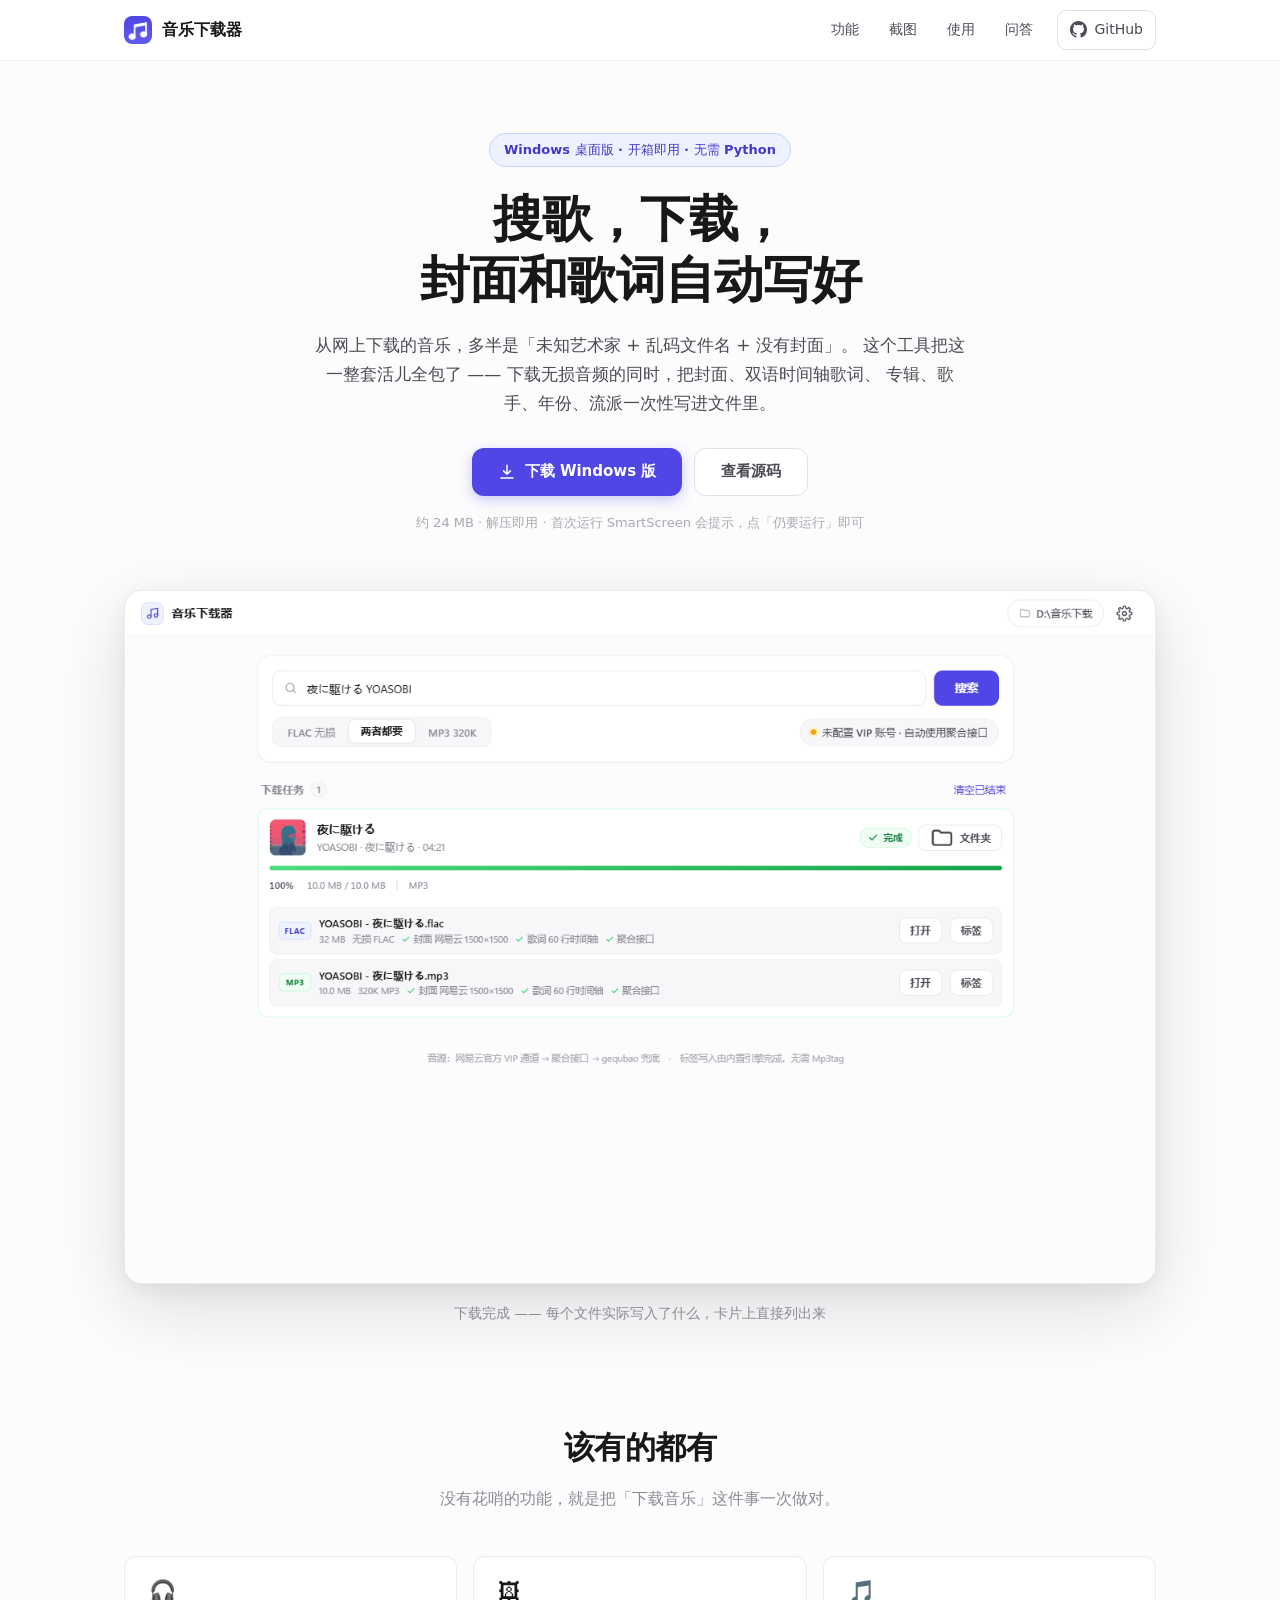
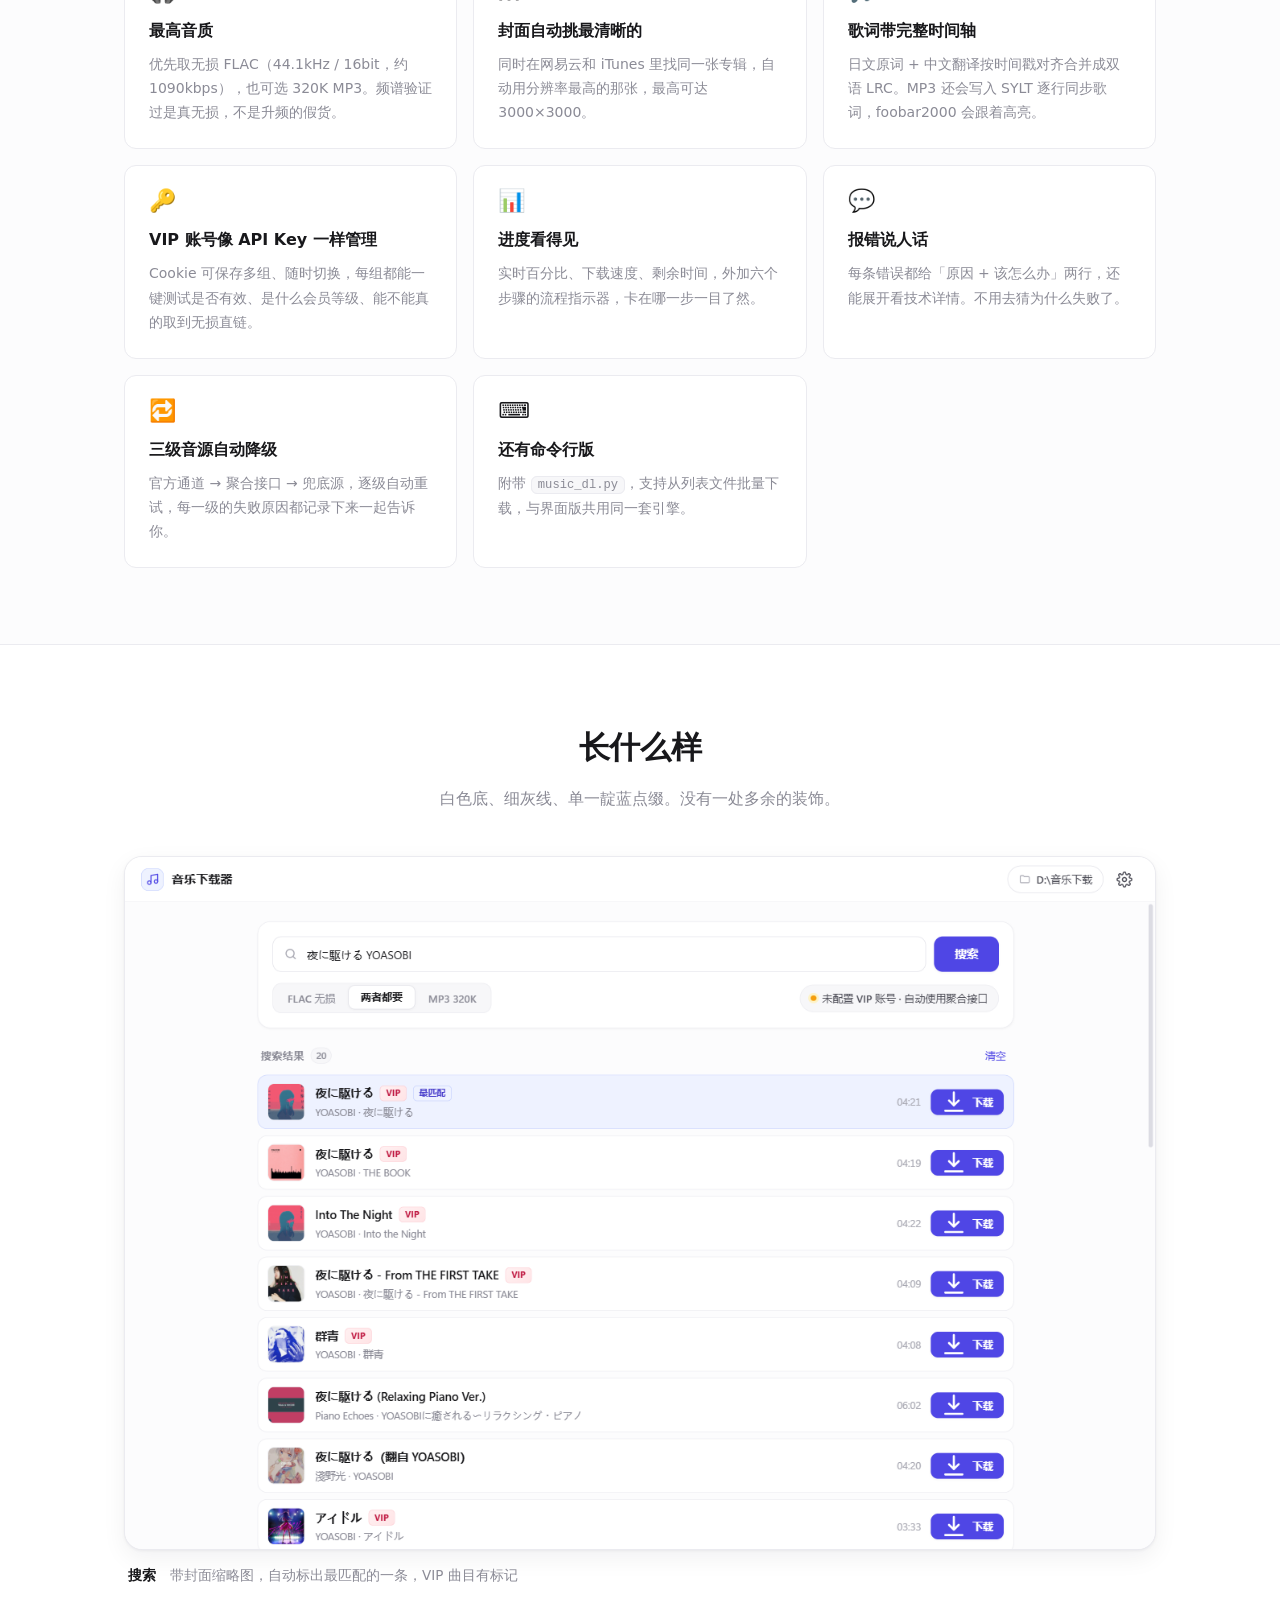
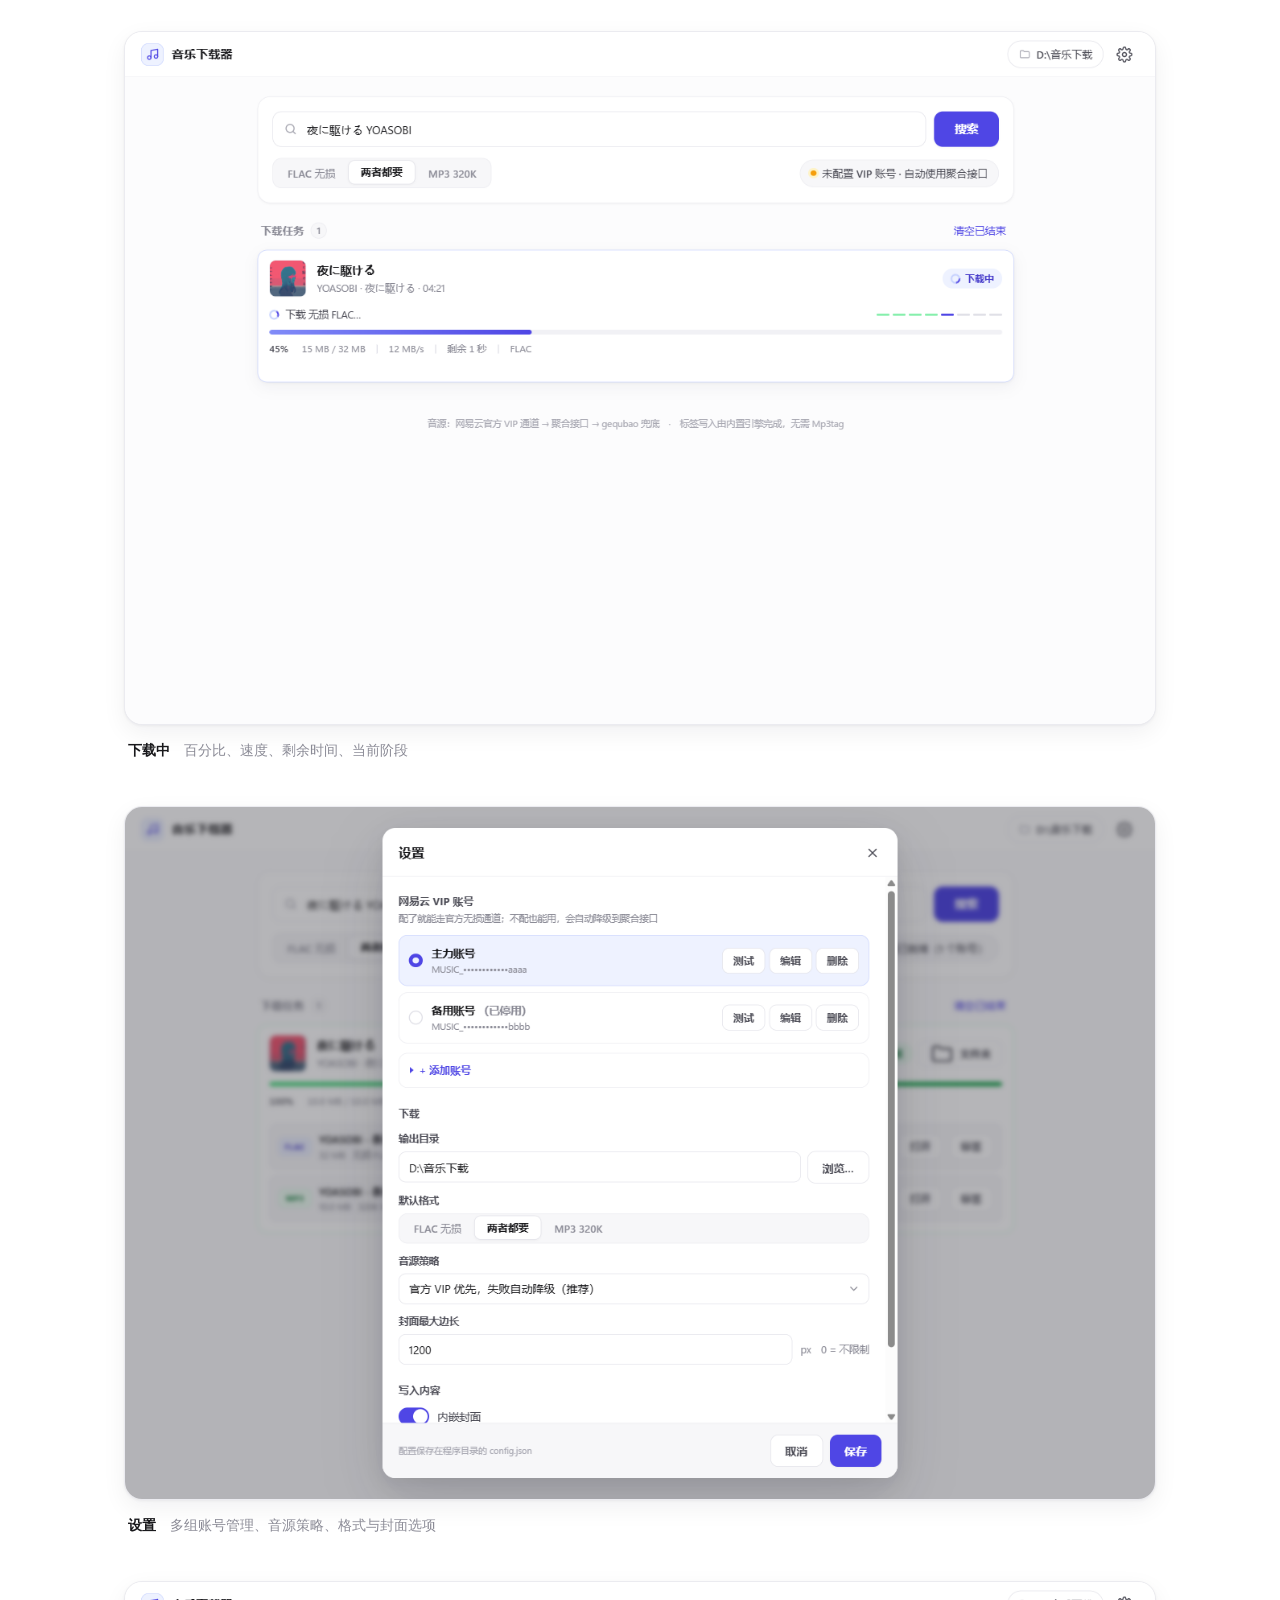
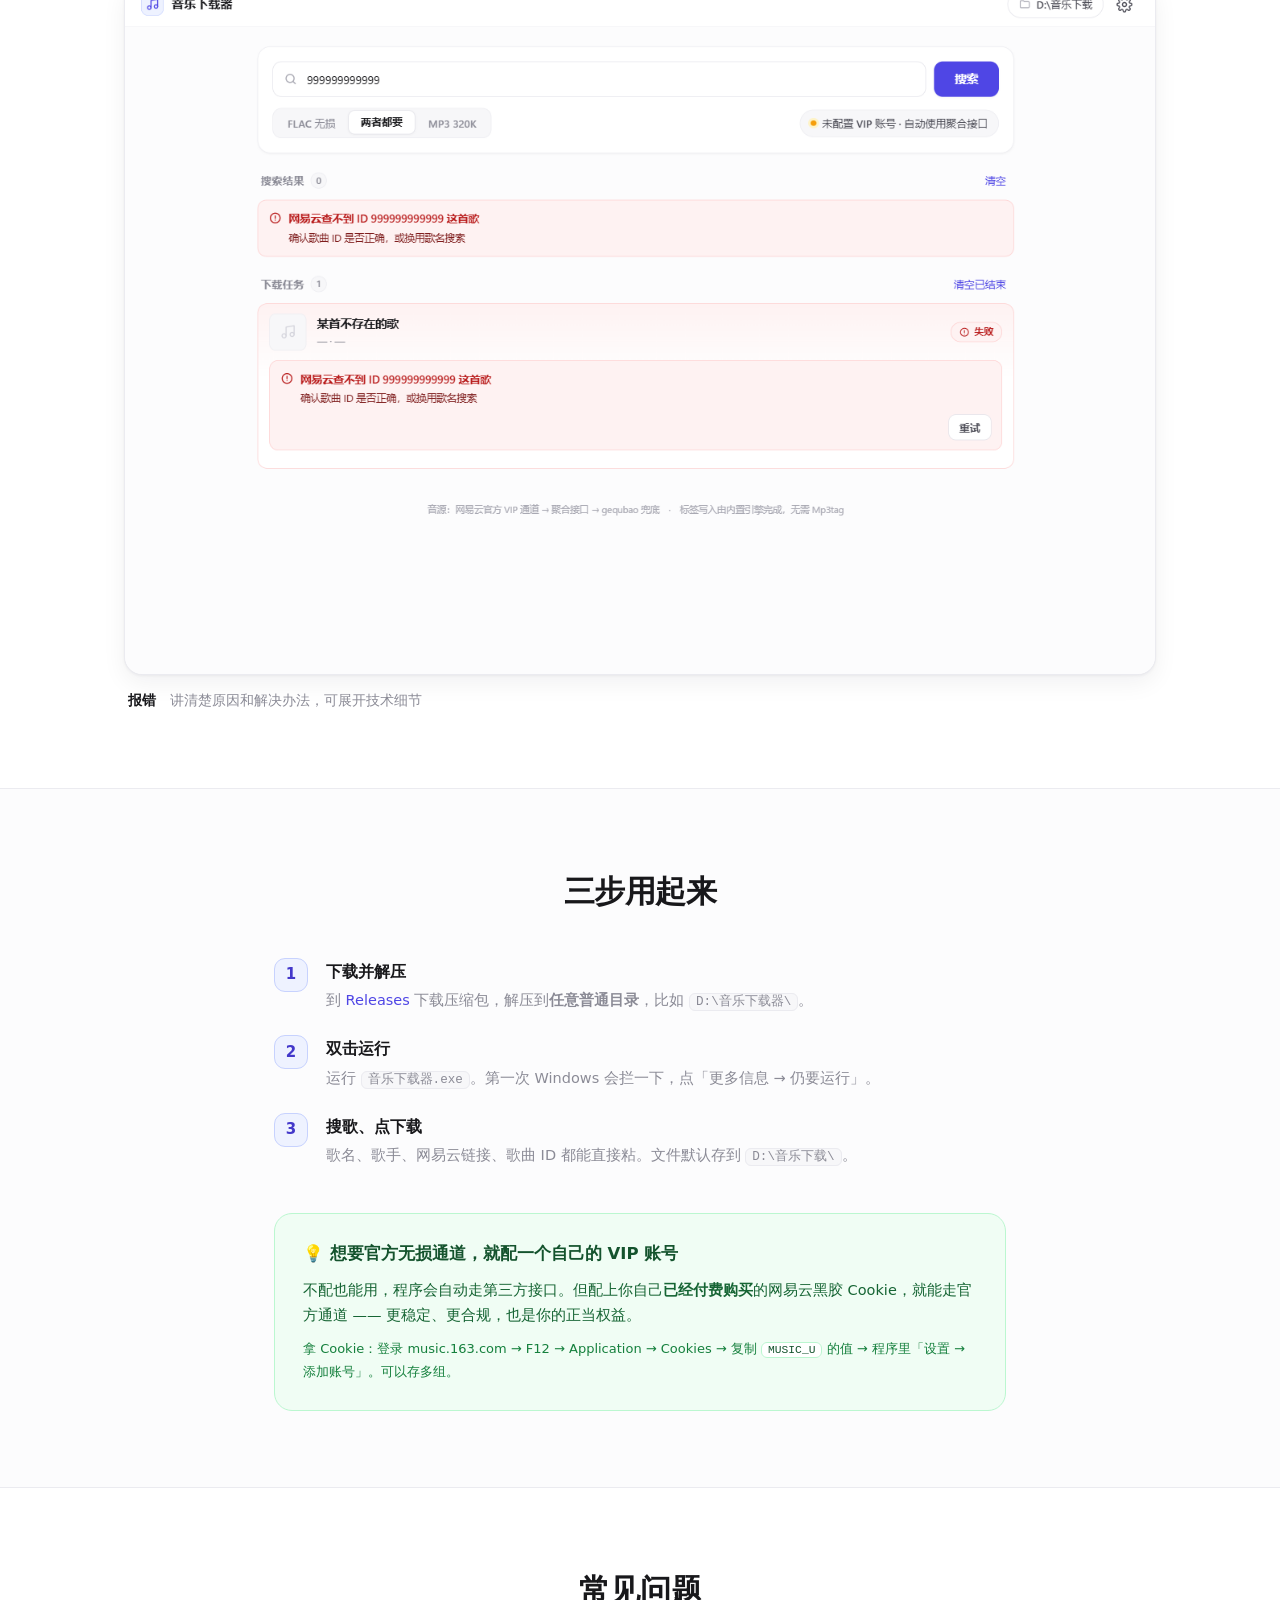
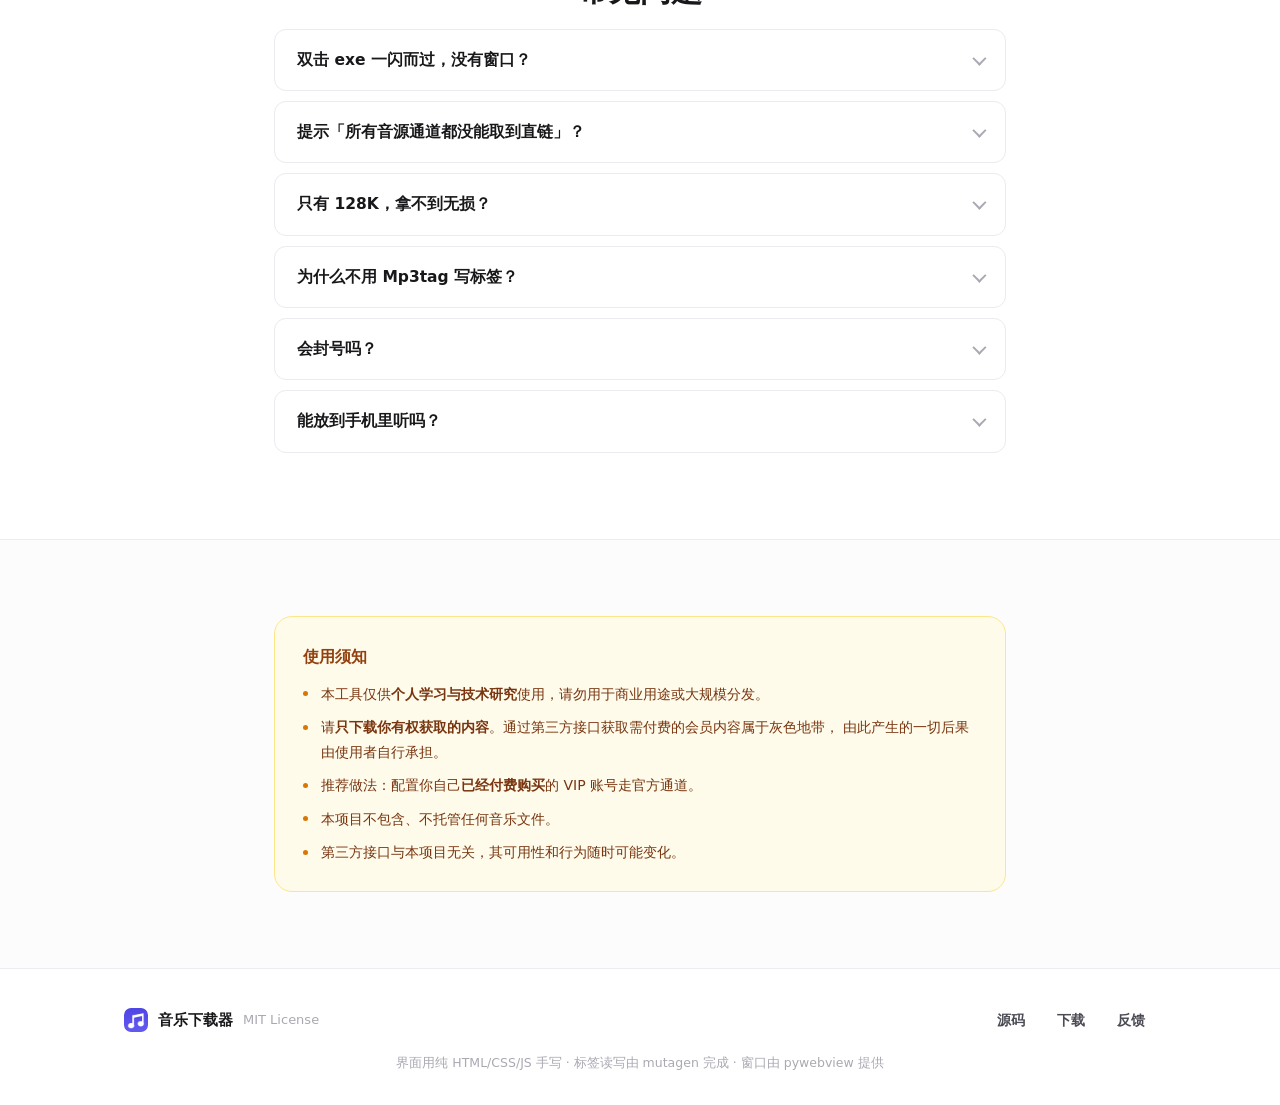
==== docs/index.html @ 73e53863 "音乐下载器 v2.0 白色简约风的 Windows 桌面音乐下载工具，下载无损音频的同时自动写入 封面、双语时间轴歌词、专辑歌手等完整标签。  - 三级音源自动降级：官方 VIP 通道 → 聚合接口 " ====
<!DOCTYPE html>
<html lang="zh-CN">
<head>
<meta charset="UTF-8">
<meta name="viewport" content="width=device-width, initial-scale=1">
<title>音乐下载器 — 搜歌、下无损、封面歌词自动写好</title>
<meta name="description" content="白色简约风的 Windows 桌面音乐下载工具。下载无损 FLAC / 320K MP3 的同时，自动写入封面、双语时间轴歌词、专辑歌手等完整标签。开箱即用，无需 Python。">
<meta property="og:title" content="音乐下载器">
<meta property="og:description" content="搜歌 → 下载无损 → 封面、歌词、专辑信息自动写好">
<meta property="og:image" content="img/done.png">
<link rel="icon" href="img/icon.png">
<link rel="stylesheet" href="style.css">
</head>
<body>

<header class="nav">
  <div class="wrap nav-in">
    <a class="brand" href="#">
      <img src="img/icon.png" alt="" width="28" height="28">
      <span>音乐下载器</span>
    </a>
    <nav class="nav-links">
      <a href="#features">功能</a>
      <a href="#shots">截图</a>
      <a href="#start">使用</a>
      <a href="#faq">问答</a>
      <a class="gh" href="https://github.com/nishicouqie/music-downloader" target="_blank" rel="noopener">
        <svg viewBox="0 0 16 16" width="17" height="17" fill="currentColor" aria-hidden="true"><path d="M8 0C3.58 0 0 3.58 0 8c0 3.54 2.29 6.53 5.47 7.59.4.07.55-.17.55-.38 0-.19-.01-.82-.01-1.49-2.01.37-2.53-.49-2.69-.94-.09-.23-.48-.94-.82-1.13-.28-.15-.68-.52-.01-.53.63-.01 1.08.58 1.23.82.72 1.21 1.87.87 2.33.66.07-.52.28-.87.51-1.07-1.78-.2-3.64-.89-3.64-3.95 0-.87.31-1.59.82-2.15-.08-.2-.36-1.02.08-2.12 0 0 .67-.21 2.2.82.64-.18 1.32-.27 2-.27s1.36.09 2 .27c1.53-1.04 2.2-.82 2.2-.82.44 1.1.16 1.92.08 2.12.51.56.82 1.27.82 2.15 0 3.07-1.87 3.75-3.65 3.95.29.25.54.73.54 1.48 0 1.07-.01 1.93-.01 2.2 0 .21.15.46.55.38A8.01 8.01 0 0 0 16 8c0-4.42-3.58-8-8-8z"/></svg>
        <span>GitHub</span>
      </a>
    </nav>
  </div>
</header>

<main>

<section class="hero">
  <div class="wrap">
    <div class="pill">Windows 桌面版 · 开箱即用 · 无需 Python</div>
    <h1>搜歌，下载，<br>封面和歌词自动写好</h1>
    <p class="lead">
      从网上下载的音乐，多半是「未知艺术家 + 乱码文件名 + 没有封面」。
      这个工具把这一整套活儿全包了 —— 下载无损音频的同时，把封面、双语时间轴歌词、
      专辑、歌手、年份、流派一次性写进文件里。
    </p>
    <div class="cta">
      <a class="btn btn-primary" href="https://github.com/nishicouqie/music-downloader/releases/latest">
        <svg viewBox="0 0 24 24" width="18" height="18" fill="none" stroke="currentColor" stroke-width="2" stroke-linecap="round" stroke-linejoin="round"><path d="M12 3v12m0 0l-4.5-4.5M12 15l4.5-4.5M4 20h16"/></svg>
        下载 Windows 版
      </a>
      <a class="btn btn-ghost" href="https://github.com/nishicouqie/music-downloader">
        查看源码
      </a>
    </div>
    <p class="note">约 24 MB · 解压即用 · 首次运行 SmartScreen 会提示，点「仍要运行」即可</p>
  </div>
  <div class="wrap">
    <figure class="shot hero-shot">
      <img src="img/done.png" alt="音乐下载器主界面：下载完成，封面与歌词已写入" loading="eager">
      <figcaption>下载完成 —— 每个文件实际写入了什么，卡片上直接列出来</figcaption>
    </figure>
  </div>
</section>

<section class="section" id="features">
  <div class="wrap">
    <h2 class="h2">该有的都有</h2>
    <p class="h2sub">没有花哨的功能，就是把「下载音乐」这件事一次做对。</p>
    <div class="grid">
      <div class="card">
        <div class="ico">🎧</div>
        <h3>最高音质</h3>
        <p>优先取无损 FLAC（44.1kHz / 16bit，约 1090kbps），也可选 320K MP3。频谱验证过是真无损，不是升频的假货。</p>
      </div>
      <div class="card">
        <div class="ico">🖼</div>
        <h3>封面自动挑最清晰的</h3>
        <p>同时在网易云和 iTunes 里找同一张专辑，自动用分辨率最高的那张，最高可达 3000×3000。</p>
      </div>
      <div class="card">
        <div class="ico">🎵</div>
        <h3>歌词带完整时间轴</h3>
        <p>日文原词 + 中文翻译按时间戳对齐合并成双语 LRC。MP3 还会写入 SYLT 逐行同步歌词，foobar2000 会跟着高亮。</p>
      </div>
      <div class="card">
        <div class="ico">🔑</div>
        <h3>VIP 账号像 API Key 一样管理</h3>
        <p>Cookie 可保存多组、随时切换，每组都能一键测试是否有效、是什么会员等级、能不能真的取到无损直链。</p>
      </div>
      <div class="card">
        <div class="ico">📊</div>
        <h3>进度看得见</h3>
        <p>实时百分比、下载速度、剩余时间，外加六个步骤的流程指示器，卡在哪一步一目了然。</p>
      </div>
      <div class="card">
        <div class="ico">💬</div>
        <h3>报错说人话</h3>
        <p>每条错误都给「原因 + 该怎么办」两行，还能展开看技术详情。不用去猜为什么失败了。</p>
      </div>
      <div class="card">
        <div class="ico">🔁</div>
        <h3>三级音源自动降级</h3>
        <p>官方通道 → 聚合接口 → 兜底源，逐级自动重试，每一级的失败原因都记录下来一起告诉你。</p>
      </div>
      <div class="card">
        <div class="ico">⌨️</div>
        <h3>还有命令行版</h3>
        <p>附带 <code>music_dl.py</code>，支持从列表文件批量下载，与界面版共用同一套引擎。</p>
      </div>
    </div>
  </div>
</section>

<section class="section alt" id="shots">
  <div class="wrap">
    <h2 class="h2">长什么样</h2>
    <p class="h2sub">白色底、细灰线、单一靛蓝点缀。没有一处多余的装饰。</p>
    <div class="shots">
      <figure class="shot">
        <img src="img/search.png" alt="搜索结果列表" loading="lazy">
        <figcaption><b>搜索</b>　带封面缩略图，自动标出最匹配的一条，VIP 曲目有标记</figcaption>
      </figure>
      <figure class="shot">
        <img src="img/progress.png" alt="下载进行中" loading="lazy">
        <figcaption><b>下载中</b>　百分比、速度、剩余时间、当前阶段</figcaption>
      </figure>
      <figure class="shot">
        <img src="img/settings.png" alt="设置面板" loading="lazy">
        <figcaption><b>设置</b>　多组账号管理、音源策略、格式与封面选项</figcaption>
      </figure>
      <figure class="shot">
        <img src="img/error.png" alt="错误提示" loading="lazy">
        <figcaption><b>报错</b>　讲清楚原因和解决办法，可展开技术细节</figcaption>
      </figure>
    </div>
  </div>
</section>

<section class="section" id="start">
  <div class="wrap narrow">
    <h2 class="h2">三步用起来</h2>
    <ol class="steps">
      <li>
        <span class="num">1</span>
        <div>
          <h3>下载并解压</h3>
          <p>到 <a href="https://github.com/nishicouqie/music-downloader/releases/latest" target="_blank" rel="noopener">Releases</a>
             下载压缩包，解压到<b>任意普通目录</b>，比如 <code>D:\音乐下载器\</code>。</p>
        </div>
      </li>
      <li>
        <span class="num">2</span>
        <div>
          <h3>双击运行</h3>
          <p>运行 <code>音乐下载器.exe</code>。第一次 Windows 会拦一下，点「更多信息 → 仍要运行」。</p>
        </div>
      </li>
      <li>
        <span class="num">3</span>
        <div>
          <h3>搜歌、点下载</h3>
          <p>歌名、歌手、网易云链接、歌曲 ID 都能直接粘。文件默认存到 <code>D:\音乐下载\</code>。</p>
        </div>
      </li>
    </ol>

    <div class="callout">
      <h3>💡 想要官方无损通道，就配一个自己的 VIP 账号</h3>
      <p>不配也能用，程序会自动走第三方接口。但配上你自己<b>已经付费购买</b>的网易云黑胶
         Cookie，就能走官方通道 —— 更稳定、更合规，也是你的正当权益。</p>
      <p class="small">拿 Cookie：登录 music.163.com → F12 → Application → Cookies → 复制 <code>MUSIC_U</code> 的值 →
         程序里「设置 → 添加账号」。可以存多组。</p>
    </div>
  </div>
</section>

<section class="section alt" id="faq">
  <div class="wrap narrow">
    <h2 class="h2">常见问题</h2>

    <details>
      <summary>双击 exe 一闪而过，没有窗口？</summary>
      <p>程序所在的<b>目录路径</b>有问题。已知 <code>D:\我的\程序\deepseek harness work\</code>
         及其子目录下会出现这种情况（实测 100% 复现），原因是该环境下 pythonnet 加载
         <code>Python.Runtime.dll</code> 失败。把整个文件夹剪切到别处即可。</p>
      <p>除此之外，纯 ASCII、中文、带空格、长短路径都测试过，全部正常。</p>
    </details>

    <details>
      <summary>提示「所有音源通道都没能取到直链」？</summary>
      <p>三级通道全挂了。常见原因是第三方聚合接口临时限流或停止服务，或者这首歌在各个
         平台都需要付费购买。处理办法：点「重试」；到设置里点「测试」检查 Cookie 是否
         还有效；如果聚合接口长期不可用，就配一个自己的 VIP 账号走官方通道。</p>
    </details>

    <details>
      <summary>只有 128K，拿不到无损？</summary>
      <p>界面上会显示实际拿到的音质。如果显示「酷我 128K」，说明前两级通道都没成功，
         降级到了兜底源。配一个网易云黑胶 VIP 账号走官方通道即可拿到无损。</p>
    </details>

    <details>
      <summary>为什么不用 Mp3tag 写标签？</summary>
      <p>Mp3tag 官方文档写得很明确：<i>"Mp3tag is built as an interactive program, further
         commands are currently not planned."</i> 它只有 <code>/fp</code> 和 <code>/fn</code>
         两个命令行参数，<b>没有任何打标签的命令行接口</b>，无法批处理。</p>
      <p>所以本程序用 <code>mutagen</code> 直接读写标签 —— 做的事和 Mp3tag 内部完全一样，
         生成的都是标准格式，随时可以丢进 Mp3tag 复核或再编辑。</p>
    </details>

    <details>
      <summary>会封号吗？</summary>
      <p>正常使用频率下没有发现问题。但请不要用它高频批量抓取 —— 那既可能触发风控，
         也会给第三方服务造成负担。</p>
    </details>

    <details>
      <summary>能放到手机里听吗？</summary>
      <p>可以。下载完把 <code>D:\音乐下载\</code> 里的文件拷到手机即可。长期听建议选
         「MP3 320K」（体积小、兼容性好）；归档收藏选「FLAC 无损」。</p>
    </details>
  </div>
</section>

<section class="section">
  <div class="wrap narrow">
    <div class="warn">
      <h3>使用须知</h3>
      <ul>
        <li>本工具仅供<b>个人学习与技术研究</b>使用，请勿用于商业用途或大规模分发。</li>
        <li>请<b>只下载你有权获取的内容</b>。通过第三方接口获取需付费的会员内容属于灰色地带，
            由此产生的一切后果由使用者自行承担。</li>
        <li>推荐做法：配置你自己<b>已经付费购买</b>的 VIP 账号走官方通道。</li>
        <li>本项目不包含、不托管任何音乐文件。</li>
        <li>第三方接口与本项目无关，其可用性和行为随时可能变化。</li>
      </ul>
    </div>
  </div>
</section>

</main>

<footer class="foot">
  <div class="wrap">
    <div class="foot-in">
      <div>
        <img src="img/icon.png" alt="" width="24" height="24">
        <span>音乐下载器</span>
        <span class="dim">MIT License</span>
      </div>
      <div class="foot-links">
        <a href="https://github.com/nishicouqie/music-downloader">源码</a>
        <a href="https://github.com/nishicouqie/music-downloader/releases/latest">下载</a>
        <a href="https://github.com/nishicouqie/music-downloader/issues">反馈</a>
      </div>
    </div>
    <p class="dis">界面用纯 HTML/CSS/JS 手写 · 标签读写由 mutagen 完成 · 窗口由 pywebview 提供</p>
  </div>
</footer>

</body>
</html>
---- docs/style.css ----
/* ============================================================
   音乐下载器 —— 项目主页
   与应用程序同一套视觉语言：白底、细灰线、单一靛蓝点缀
   ============================================================ */

:root{
  --bg:#fcfcfd;
  --surface:#ffffff;
  --surface-2:#f7f7f9;
  --line:#ebebf0;
  --line-2:#e0e0e7;
  --ink:#18181b;
  --ink-2:#4b4b55;
  --muted:#8b8b96;
  --faint:#a9a9b3;
  --accent:#4f46e5;
  --accent-600:#4338ca;
  --accent-soft:#eef2ff;
  --accent-line:#c7d2fe;
  --ok:#15803d; --ok-soft:#f0fdf4; --ok-line:#bbf7d0;
  --warn:#b45309; --warn-soft:#fffbeb; --warn-line:#fde68a;
  --r:12px; --r-lg:18px;
  --sh-1:0 1px 2px rgba(20,20,30,.04);
  --sh-2:0 1px 3px rgba(20,20,30,.05), 0 8px 24px rgba(20,20,30,.06);
  --sh-3:0 24px 70px rgba(20,20,30,.13), 0 6px 20px rgba(20,20,30,.06);
}

*{box-sizing:border-box;margin:0;padding:0}

html{scroll-behavior:smooth}

body{
  font-family:"Segoe UI Variable Text","Segoe UI","Microsoft YaHei UI",
              "Microsoft YaHei","PingFang SC",system-ui,-apple-system,sans-serif;
  font-size:16px;line-height:1.7;color:var(--ink);background:var(--bg);
  -webkit-font-smoothing:antialiased;
}

a{color:var(--accent);text-decoration:none}
a:hover{text-decoration:underline}
img{max-width:100%;display:block}
code{
  font-family:"Cascadia Mono",Consolas,"SF Mono",monospace;font-size:.87em;
  background:var(--surface-2);border:1px solid var(--line);
  padding:1px 6px;border-radius:6px;white-space:nowrap;
}
b,strong{font-weight:650}

.wrap{max-width:1080px;margin:0 auto;padding:0 24px}
.wrap.narrow{max-width:780px}

/* ---------------- 顶栏 ---------------- */
.nav{
  position:sticky;top:0;z-index:50;
  background:rgba(255,255,255,.82);
  backdrop:saturate(180%) blur(14px);
  border-bottom:1px solid var(--line);
}
.nav-in{display:flex;align-items:center;justify-content:space-between;height:60px}
.brand{display:flex;align-items:center;gap:10px;color:var(--ink);
  font-weight:650;font-size:16px}
.brand:hover{text-decoration:none}
.brand img{border-radius:8px}
.nav-links{display:flex;align-items:center;gap:6px}
.nav-links a{
  color:var(--ink-2);font-size:14px;font-weight:500;
  padding:7px 12px;border-radius:9px;transition:background .15s,color .15s;
}
.nav-links a:hover{background:var(--surface-2);color:var(--ink);text-decoration:none}
.nav-links .gh{
  display:inline-flex;align-items:center;gap:7px;
  border:1px solid var(--line-2);background:var(--surface);margin-left:6px;
}
.nav-links .gh:hover{background:var(--surface-2)}

/* ---------------- Hero ---------------- */
.hero{padding:72px 0 20px;text-align:center}
.pill{
  display:inline-block;font-size:13px;font-weight:550;color:var(--accent-600);
  background:var(--accent-soft);border:1px solid var(--accent-line);
  padding:5px 14px;border-radius:99px;margin-bottom:22px;
}
.hero h1{
  font-size:clamp(30px,5vw,50px);line-height:1.22;font-weight:750;
  letter-spacing:-.02em;margin-bottom:20px;
}
.lead{
  font-size:17px;color:var(--ink-2);max-width:660px;margin:0 auto 30px;
}
.cta{display:flex;gap:12px;justify-content:center;flex-wrap:wrap}
.btn{
  display:inline-flex;align-items:center;gap:9px;
  height:48px;padding:0 26px;border-radius:12px;
  font-size:15px;font-weight:600;transition:background .15s,box-shadow .15s,transform .08s;
}
.btn:hover{text-decoration:none}
.btn:active{transform:translateY(1px)}
.btn-primary{background:var(--accent);color:#fff;box-shadow:0 4px 14px rgba(79,70,229,.28)}
.btn-primary:hover{background:var(--accent-600)}
.btn-ghost{background:var(--surface);color:var(--ink-2);border:1px solid var(--line-2)}
.btn-ghost:hover{background:var(--surface-2)}
.note{font-size:13px;color:var(--faint);margin-top:16px}

/* ---------------- 截图 ---------------- */
.shot{margin:0}
.shot img{
  width:100%;border-radius:var(--r-lg);border:1px solid var(--line);
  box-shadow:var(--sh-3);background:var(--surface);
}
.shot figcaption{
  font-size:13.5px;color:var(--muted);text-align:center;margin-top:14px;
}
.hero-shot{margin-top:56px}
.hero-shot figcaption{margin-top:18px}

.shots{display:grid;gap:44px;margin-top:44px}
.shots .shot img{box-shadow:var(--sh-2)}
.shots figcaption{text-align:left;padding-left:4px}
.shots figcaption b{color:var(--ink)}

/* ---------------- 区块 ---------------- */
.section{padding:76px 0}
.section.alt{background:var(--surface);border-top:1px solid var(--line);
  border-bottom:1px solid var(--line)}
.h2{
  font-size:clamp(23px,3vw,31px);font-weight:720;letter-spacing:-.015em;
  text-align:center;margin-bottom:12px;
}
.h2sub{text-align:center;color:var(--muted);font-size:15.5px;margin-bottom:44px}

/* ---------------- 功能卡 ---------------- */
.grid{
  display:grid;gap:16px;margin-top:44px;
  grid-template-columns:repeat(auto-fit,minmax(272px,1fr));
}
.card{
  background:var(--surface);border:1px solid var(--line);border-radius:var(--r);
  padding:24px;transition:border-color .18s,box-shadow .18s,transform .18s;
}
.card:hover{border-color:var(--line-2);box-shadow:var(--sh-2);transform:translateY(-2px)}
.card .ico{font-size:22px;line-height:1;margin-bottom:14px}
.card h3{font-size:16px;font-weight:650;margin-bottom:8px}
.card p{font-size:14px;color:var(--muted);line-height:1.72}

/* ---------------- 步骤 ---------------- */
.steps{list-style:none;margin-top:40px;display:grid;gap:22px}
.steps li{display:flex;gap:18px;align-items:flex-start}
.steps .num{
  flex:0 0 auto;width:34px;height:34px;border-radius:11px;
  background:var(--accent-soft);color:var(--accent-600);
  border:1px solid var(--accent-line);
  display:flex;align-items:center;justify-content:center;
  font-weight:700;font-size:15px;
}
.steps h3{font-size:16px;font-weight:650;margin-bottom:3px}
.steps p{font-size:14.5px;color:var(--muted)}

.callout{
  margin-top:44px;background:var(--ok-soft);border:1px solid var(--ok-line);
  border-radius:var(--r-lg);padding:26px 28px;
}
.callout h3{font-size:16.5px;font-weight:680;color:#14532d;margin-bottom:10px}
.callout p{font-size:14.5px;color:#166534;line-height:1.75}
.callout p + p{margin-top:10px}
.callout .small{font-size:13px;color:#15803d}
.callout code{background:#fff;border-color:var(--ok-line);color:#14532d}

/* ---------------- FAQ ---------------- */
details{
  background:var(--surface);border:1px solid var(--line);border-radius:var(--r);
  margin-bottom:10px;overflow:hidden;transition:border-color .16s;
}
details[open]{border-color:var(--line-2)}
summary{
  padding:17px 22px;font-weight:600;font-size:15.5px;cursor:pointer;
  list-style:none;display:flex;align-items:center;justify-content:space-between;
  gap:14px;user-select:none;
}
summary::-webkit-details-marker{display:none}
summary::after{
  content:"";flex:0 0 auto;width:8px;height:8px;
  border-right:2px solid var(--faint);border-bottom:2px solid var(--faint);
  transform:rotate(45deg) translateY(-2px);transition:transform .2s;
}
details[open] summary::after{transform:rotate(-135deg) translateY(-3px)}
summary:hover{background:var(--surface-2)}
details > p{
  padding:0 22px 18px;font-size:14.5px;color:var(--muted);line-height:1.8;
}
details > p + p{padding-top:0}
details code{font-size:.85em}

/* ---------------- 使用须知 ---------------- */
.warn{
  background:var(--warn-soft);border:1px solid var(--warn-line);
  border-radius:var(--r-lg);padding:26px 28px;
}
.warn h3{font-size:16px;font-weight:680;color:#92400e;margin-bottom:12px}
.warn ul{list-style:none;display:grid;gap:9px}
.warn li{
  font-size:14px;color:#78350f;line-height:1.75;padding-left:18px;position:relative;
}
.warn li::before{
  content:"";position:absolute;left:0;top:.66em;
  width:5px;height:5px;border-radius:99px;background:#d97706;
}

/* ---------------- 页脚 ---------------- */
.foot{border-top:1px solid var(--line);background:var(--surface);padding:34px 0}
.foot-in{
  display:flex;align-items:center;justify-content:space-between;
  gap:18px;flex-wrap:wrap;margin-bottom:14px;
}
.foot-in > div{display:flex;align-items:center;gap:10px;font-weight:600;font-size:14.5px}
.foot-in img{border-radius:7px}
.foot-in .dim{font-weight:400;color:var(--faint);font-size:13px}
.foot-links{display:flex;gap:6px}
.foot-links a{
  color:var(--ink-2);font-size:13.5px;padding:6px 11px;border-radius:8px;
}
.foot-links a:hover{background:var(--surface-2);text-decoration:none}
.dis{font-size:12.5px;color:var(--faint);text-align:center}

/* ---------------- 响应式 ---------------- */
@media (max-width:720px){
  .nav-links a:not(.gh){display:none}
  .hero{padding:48px 0 10px}
  .section{padding:56px 0}
  .hero-shot{margin-top:38px}
  .lead{font-size:15.5px}
  .btn{height:44px;padding:0 20px;font-size:14.5px}
  .cta{flex-direction:column;align-items:stretch}
  .cta .btn{justify-content:center}
  .callout,.warn{padding:22px}
}
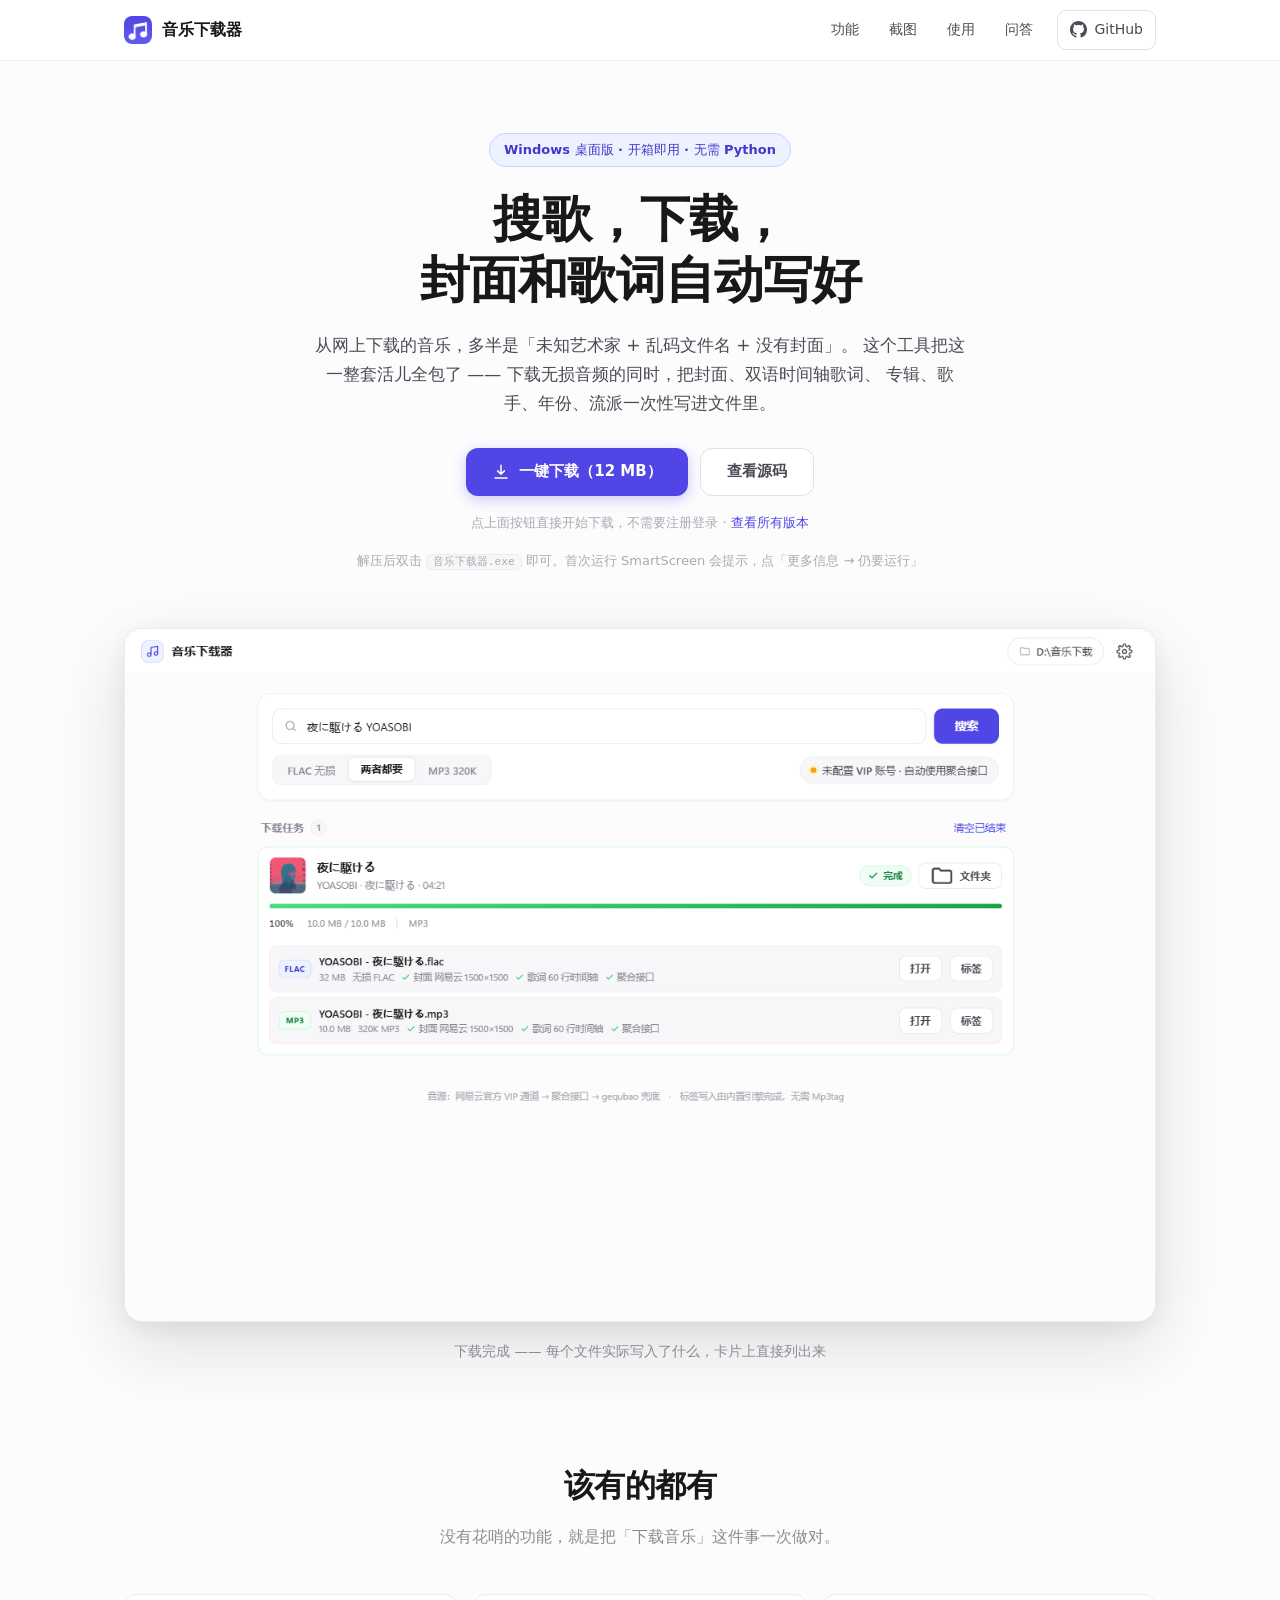
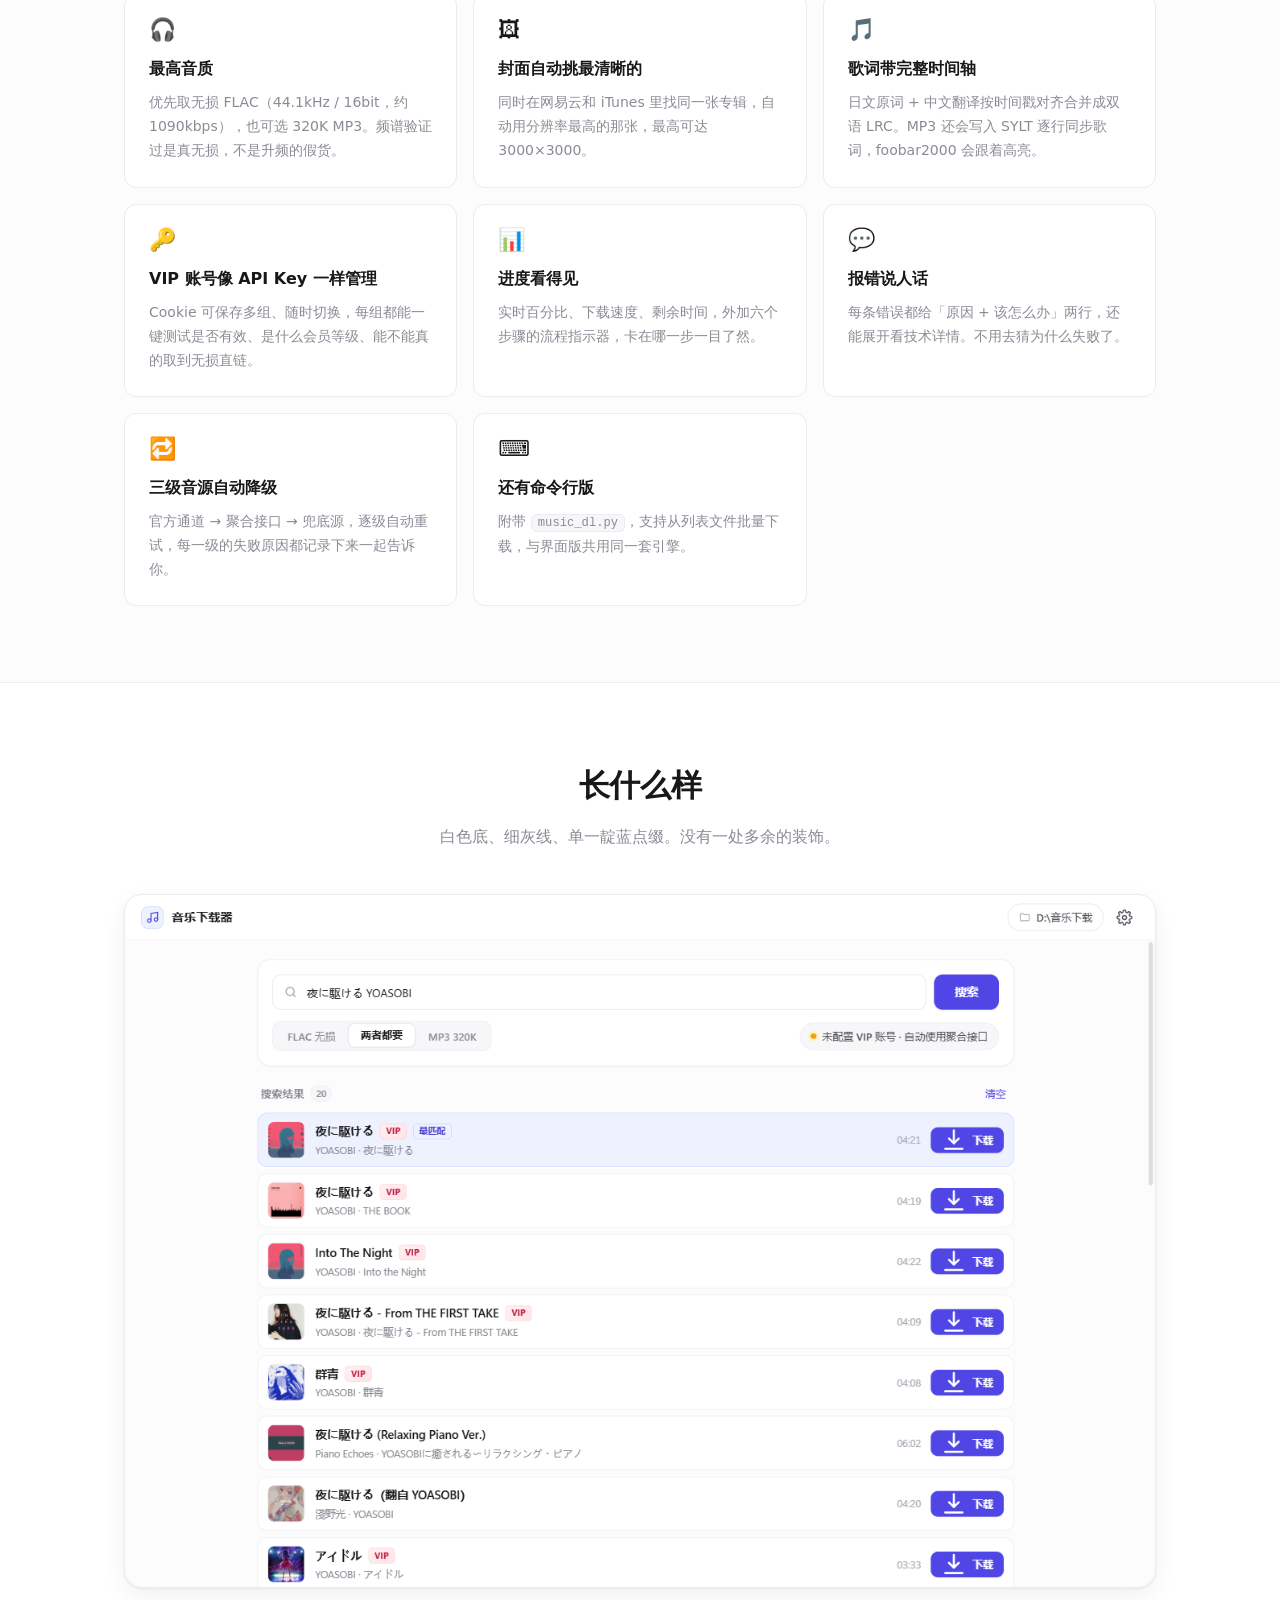
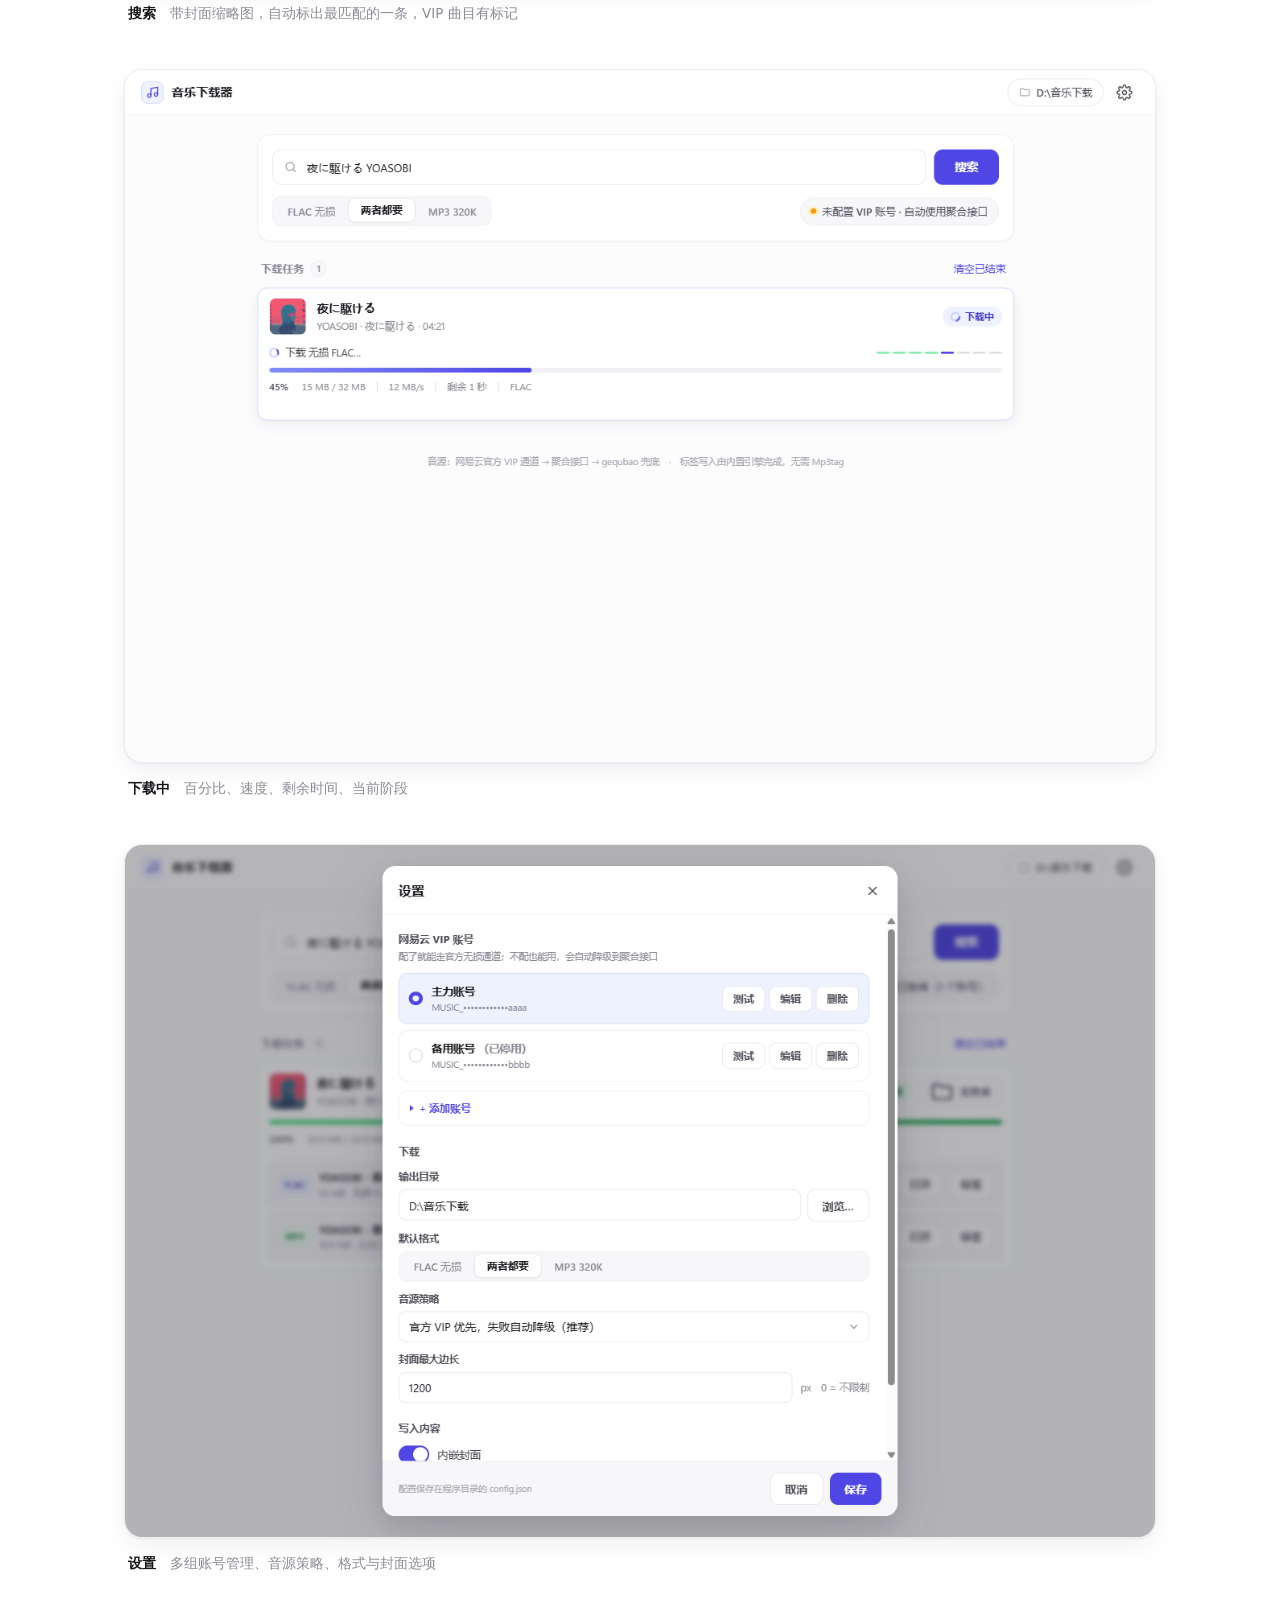
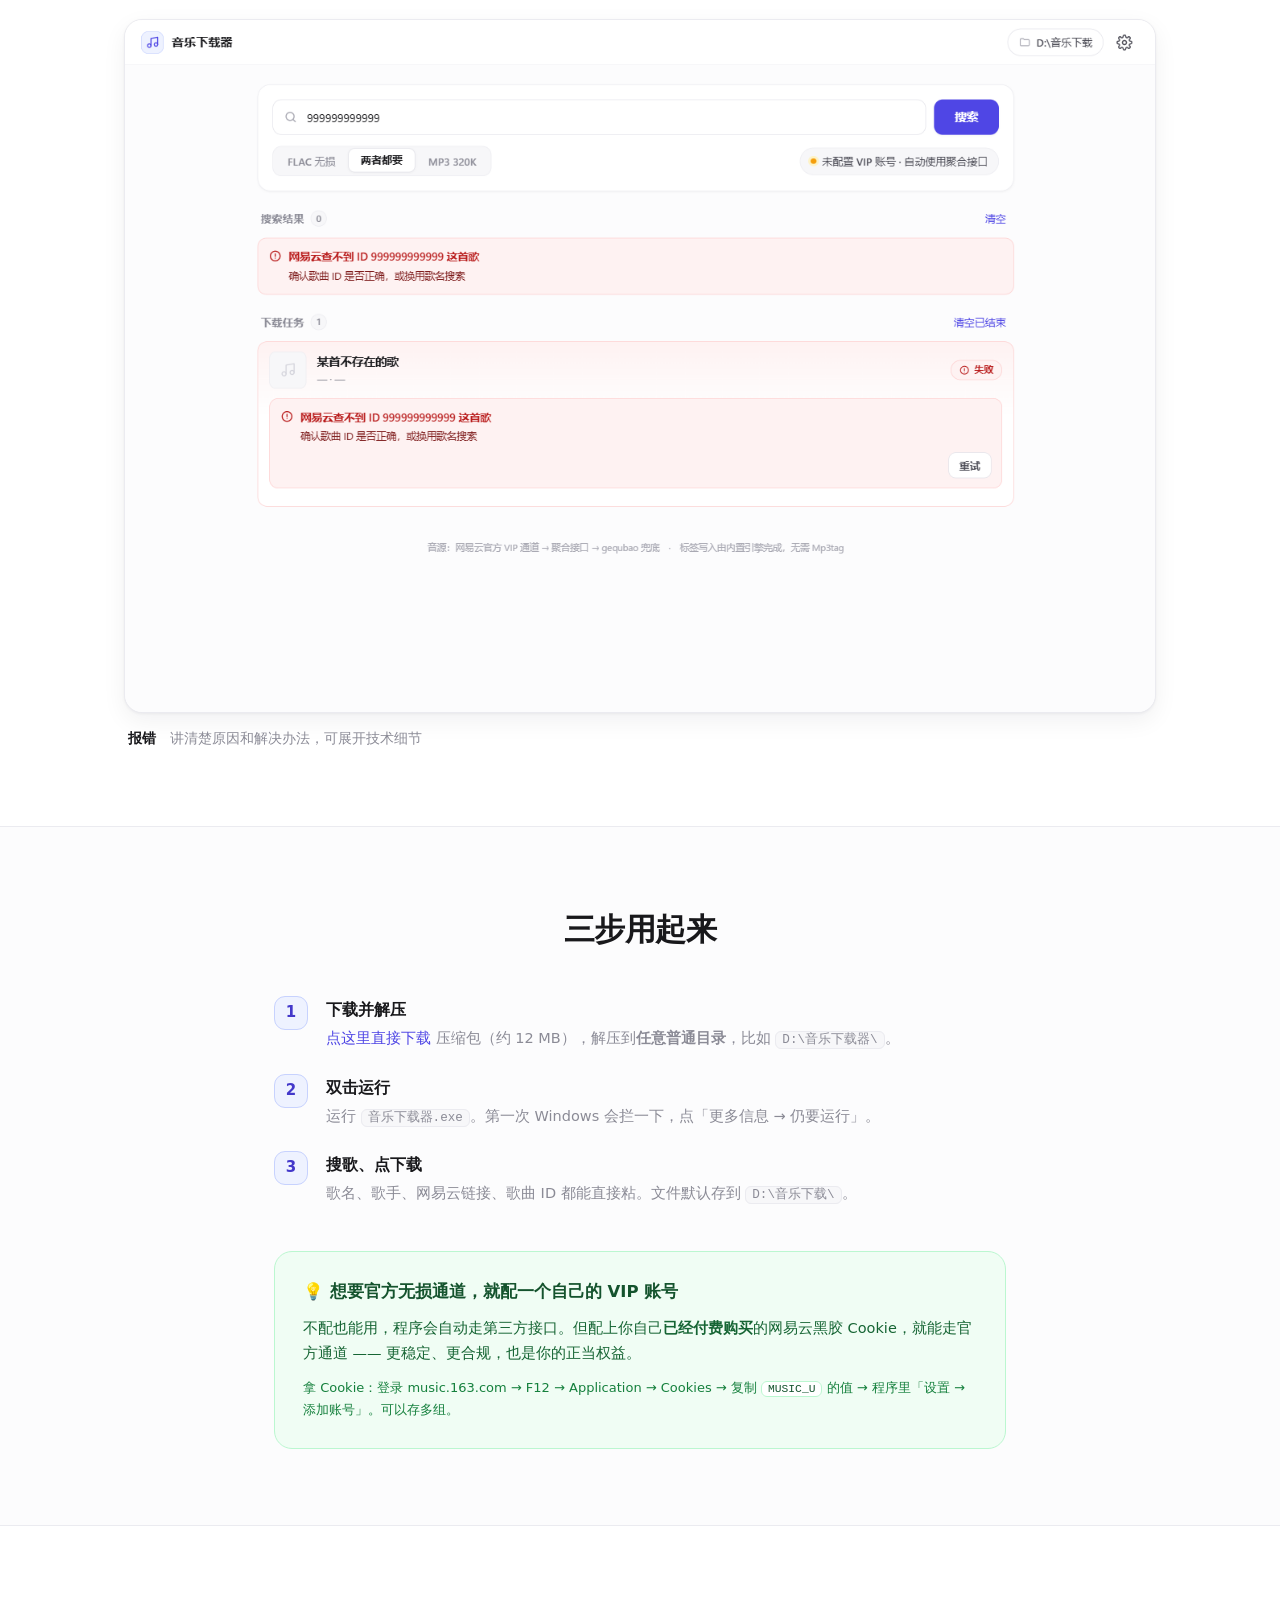
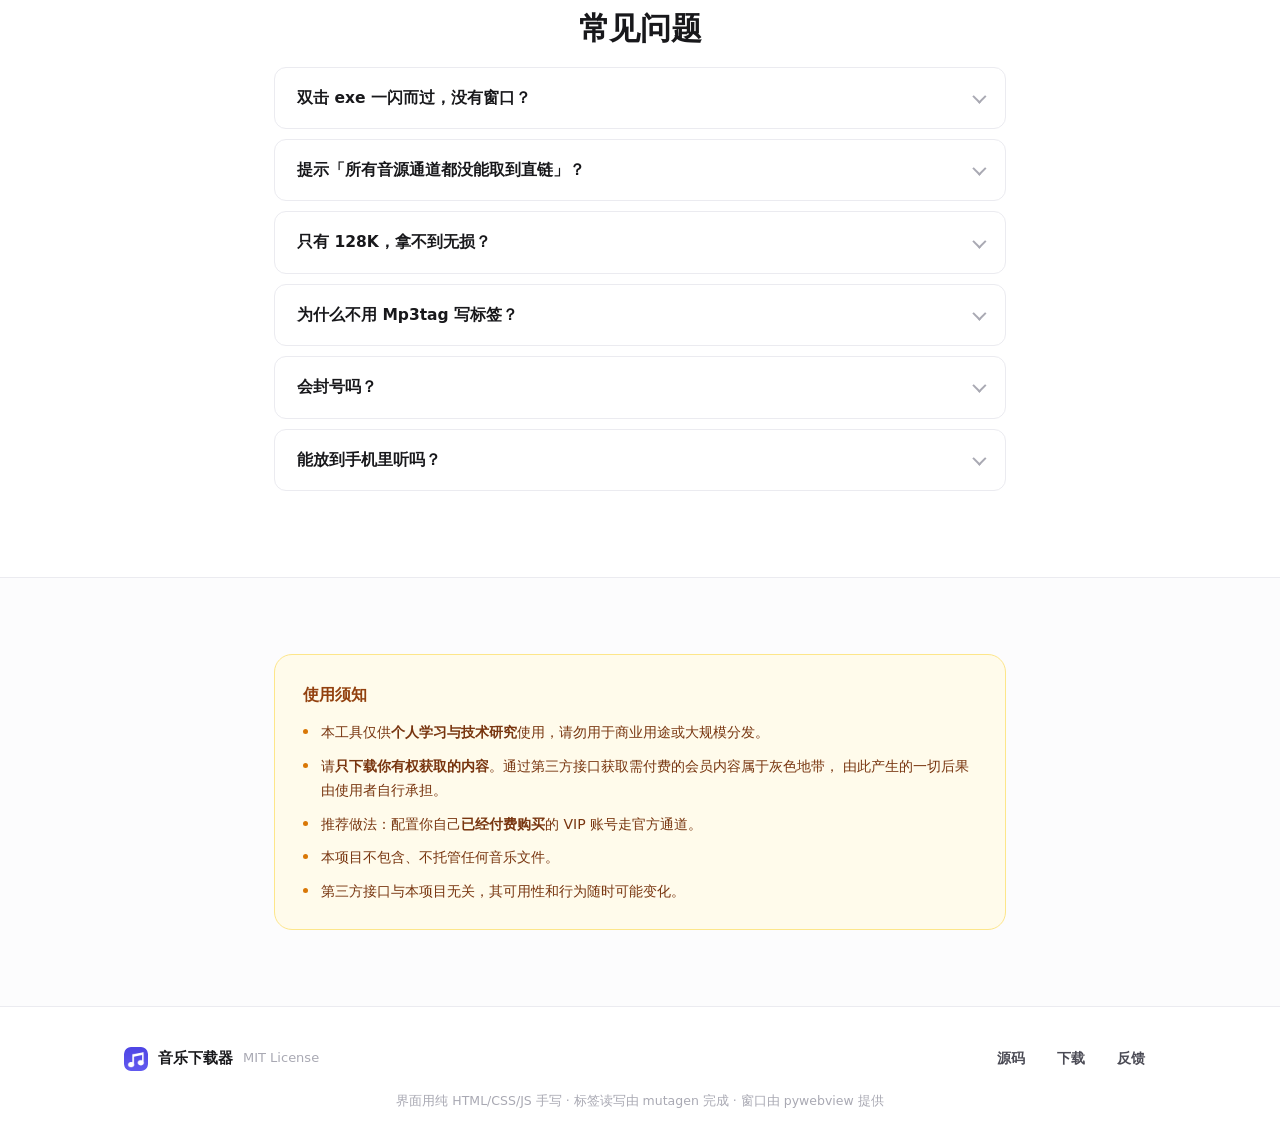
==== commit 023111ed: "改成固定资产名 + 一键直接下载 - release 资产改用固定文件名 music-downloader-win64.zip，   这样 releases/latest/download/<固定名>" ====
--- a/docs/index.html
+++ b/docs/index.html
@@ -44,15 +44,19 @@
       专辑、歌手、年份、流派一次性写进文件里。
     </p>
     <div class="cta">
-      <a class="btn btn-primary" href="https://github.com/nishicouqie/music-downloader/releases/latest">
+      <a class="btn btn-primary" id="dl" href="https://github.com/nishicouqie/music-downloader/releases/latest/download/music-downloader-win64.zip">
         <svg viewBox="0 0 24 24" width="18" height="18" fill="none" stroke="currentColor" stroke-width="2" stroke-linecap="round" stroke-linejoin="round"><path d="M12 3v12m0 0l-4.5-4.5M12 15l4.5-4.5M4 20h16"/></svg>
-        下载 Windows 版
+        一键下载（12 MB）
       </a>
       <a class="btn btn-ghost" href="https://github.com/nishicouqie/music-downloader">
         查看源码
       </a>
     </div>
-    <p class="note">约 24 MB · 解压即用 · 首次运行 SmartScreen 会提示，点「仍要运行」即可</p>
+    <p class="note">
+      点上面按钮直接开始下载，不需要注册登录 ·
+      <a href="https://github.com/nishicouqie/music-downloader/releases">查看所有版本</a>
+    </p>
+    <p class="note">解压后双击 <code>音乐下载器.exe</code> 即可。首次运行 SmartScreen 会提示，点「更多信息 → 仍要运行」</p>
   </div>
   <div class="wrap">
     <figure class="shot hero-shot">
@@ -144,8 +148,8 @@
         <span class="num">1</span>
         <div>
           <h3>下载并解压</h3>
-          <p>到 <a href="https://github.com/nishicouqie/music-downloader/releases/latest" target="_blank" rel="noopener">Releases</a>
-             下载压缩包，解压到<b>任意普通目录</b>，比如 <code>D:\音乐下载器\</code>。</p>
+          <p><a href="https://github.com/nishicouqie/music-downloader/releases/latest/download/music-downloader-win64.zip">点这里直接下载</a>
+             压缩包（约 12 MB），解压到<b>任意普通目录</b>，比如 <code>D:\音乐下载器\</code>。</p>
         </div>
       </li>
       <li>
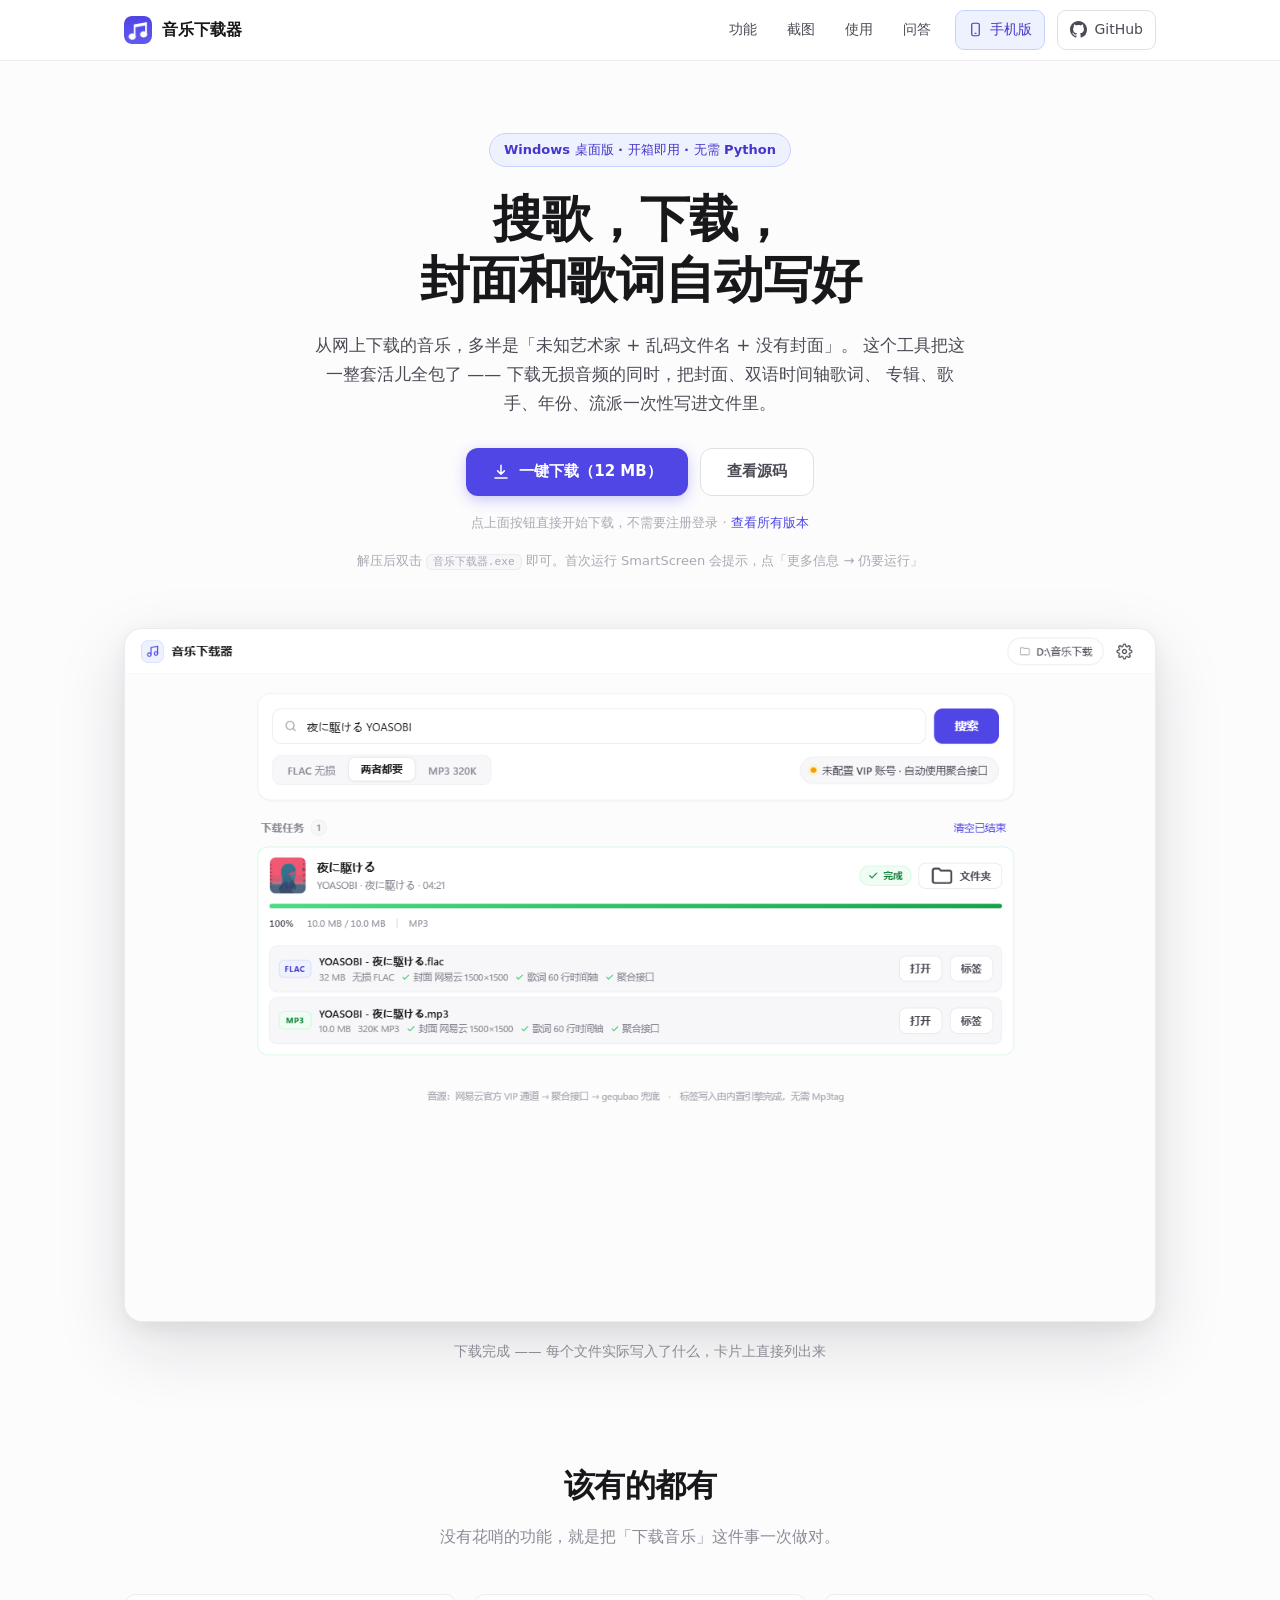
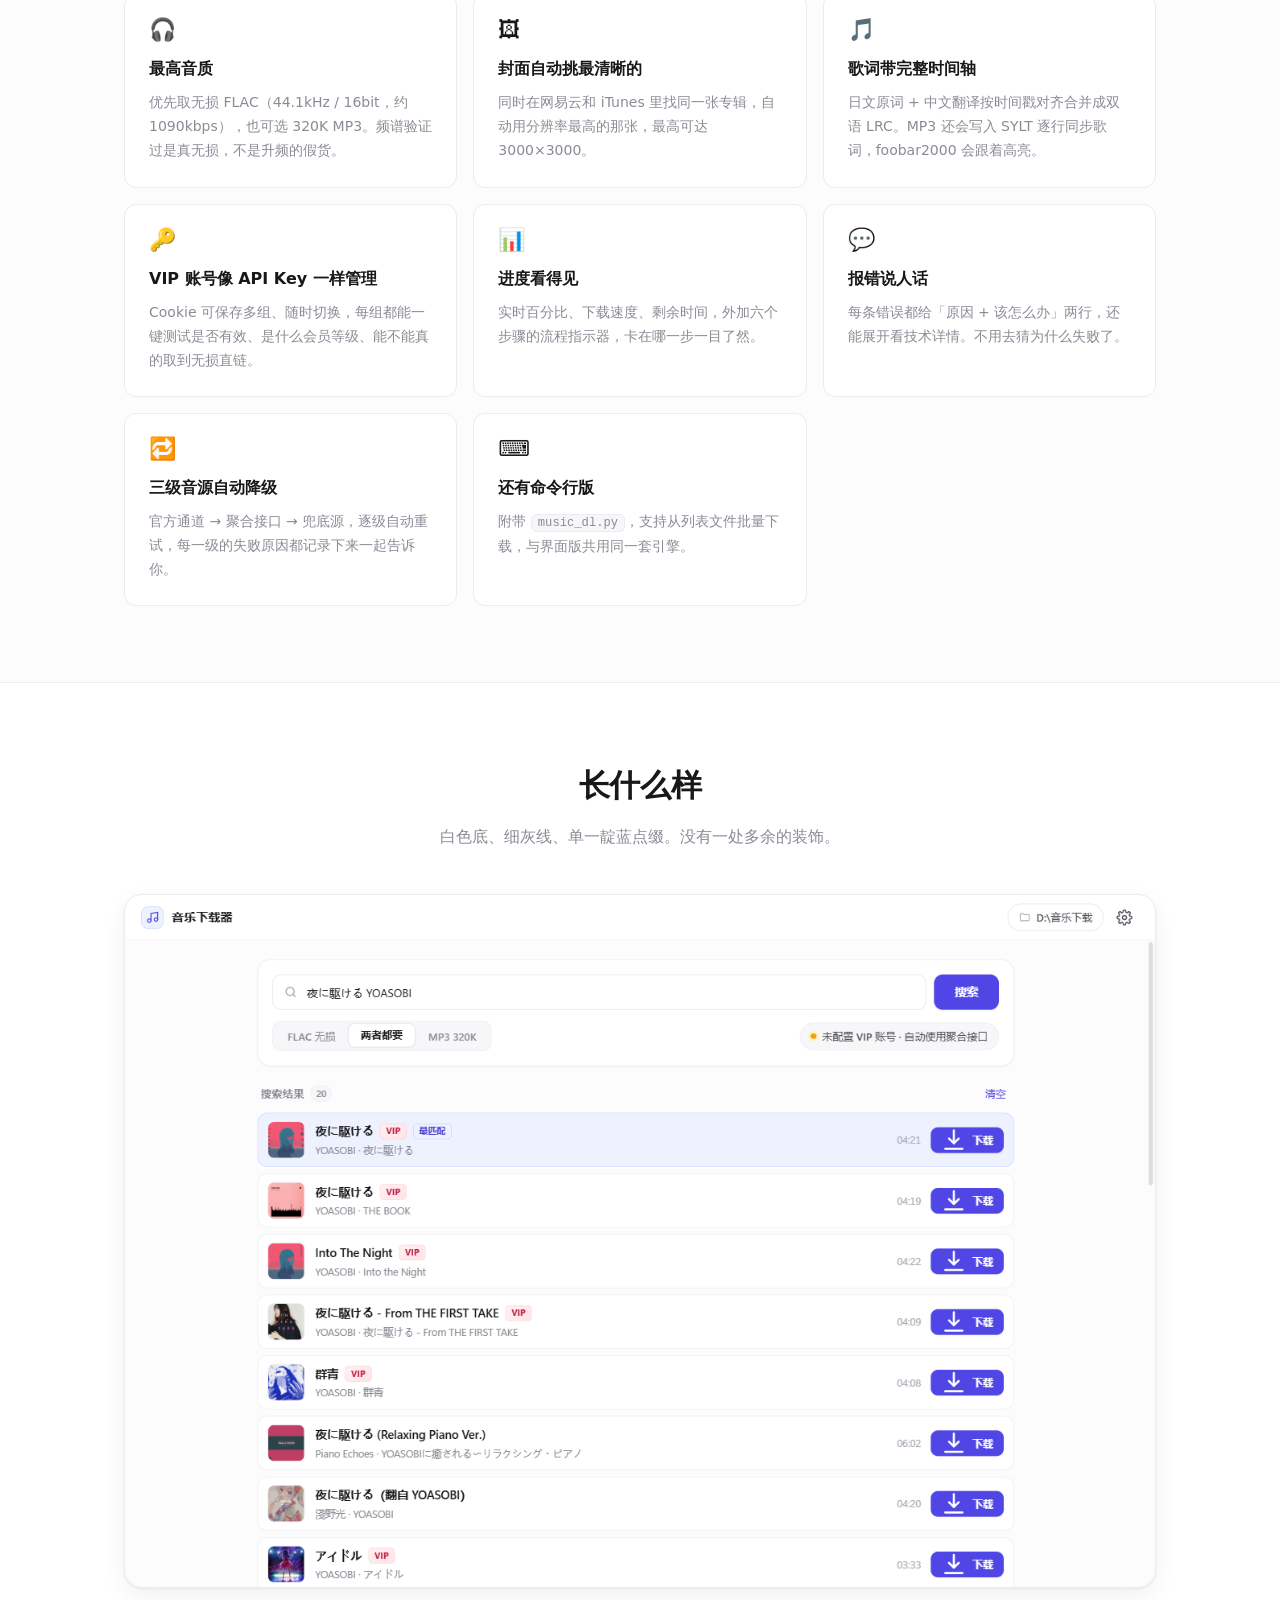
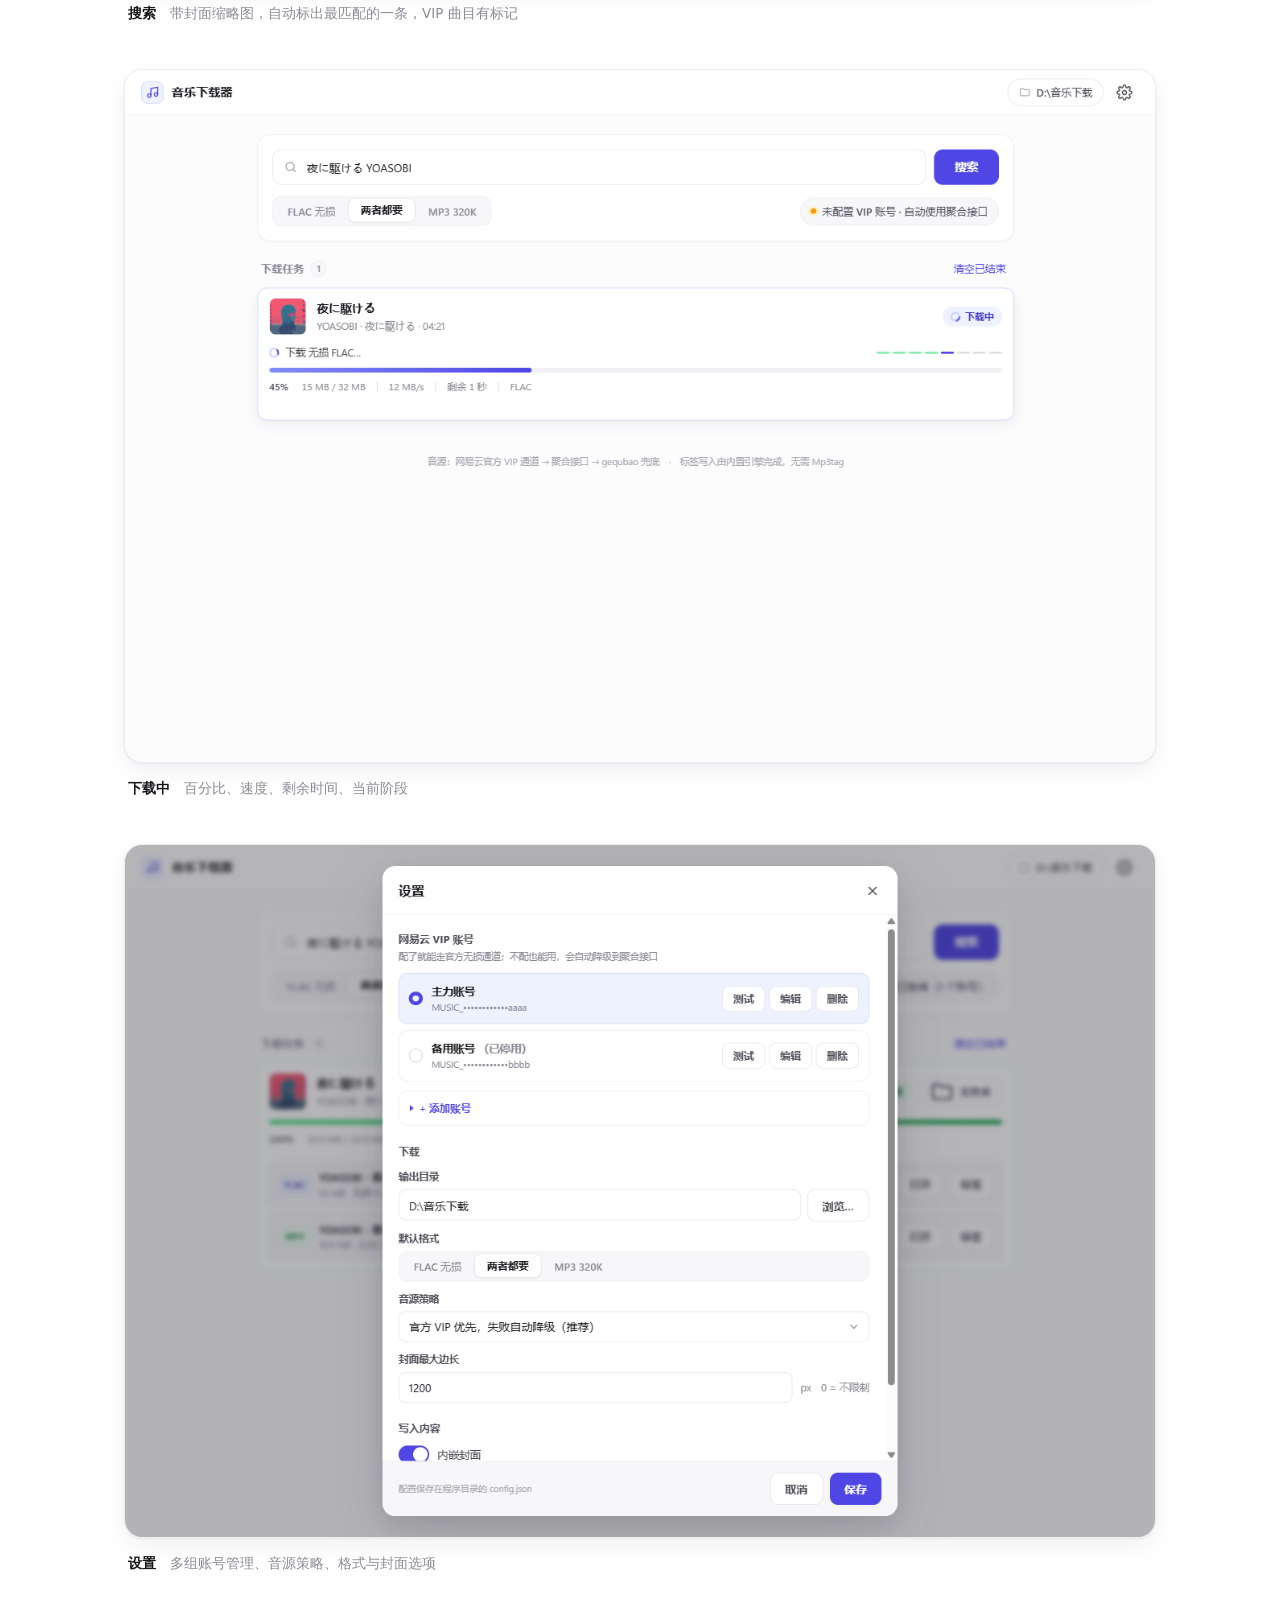
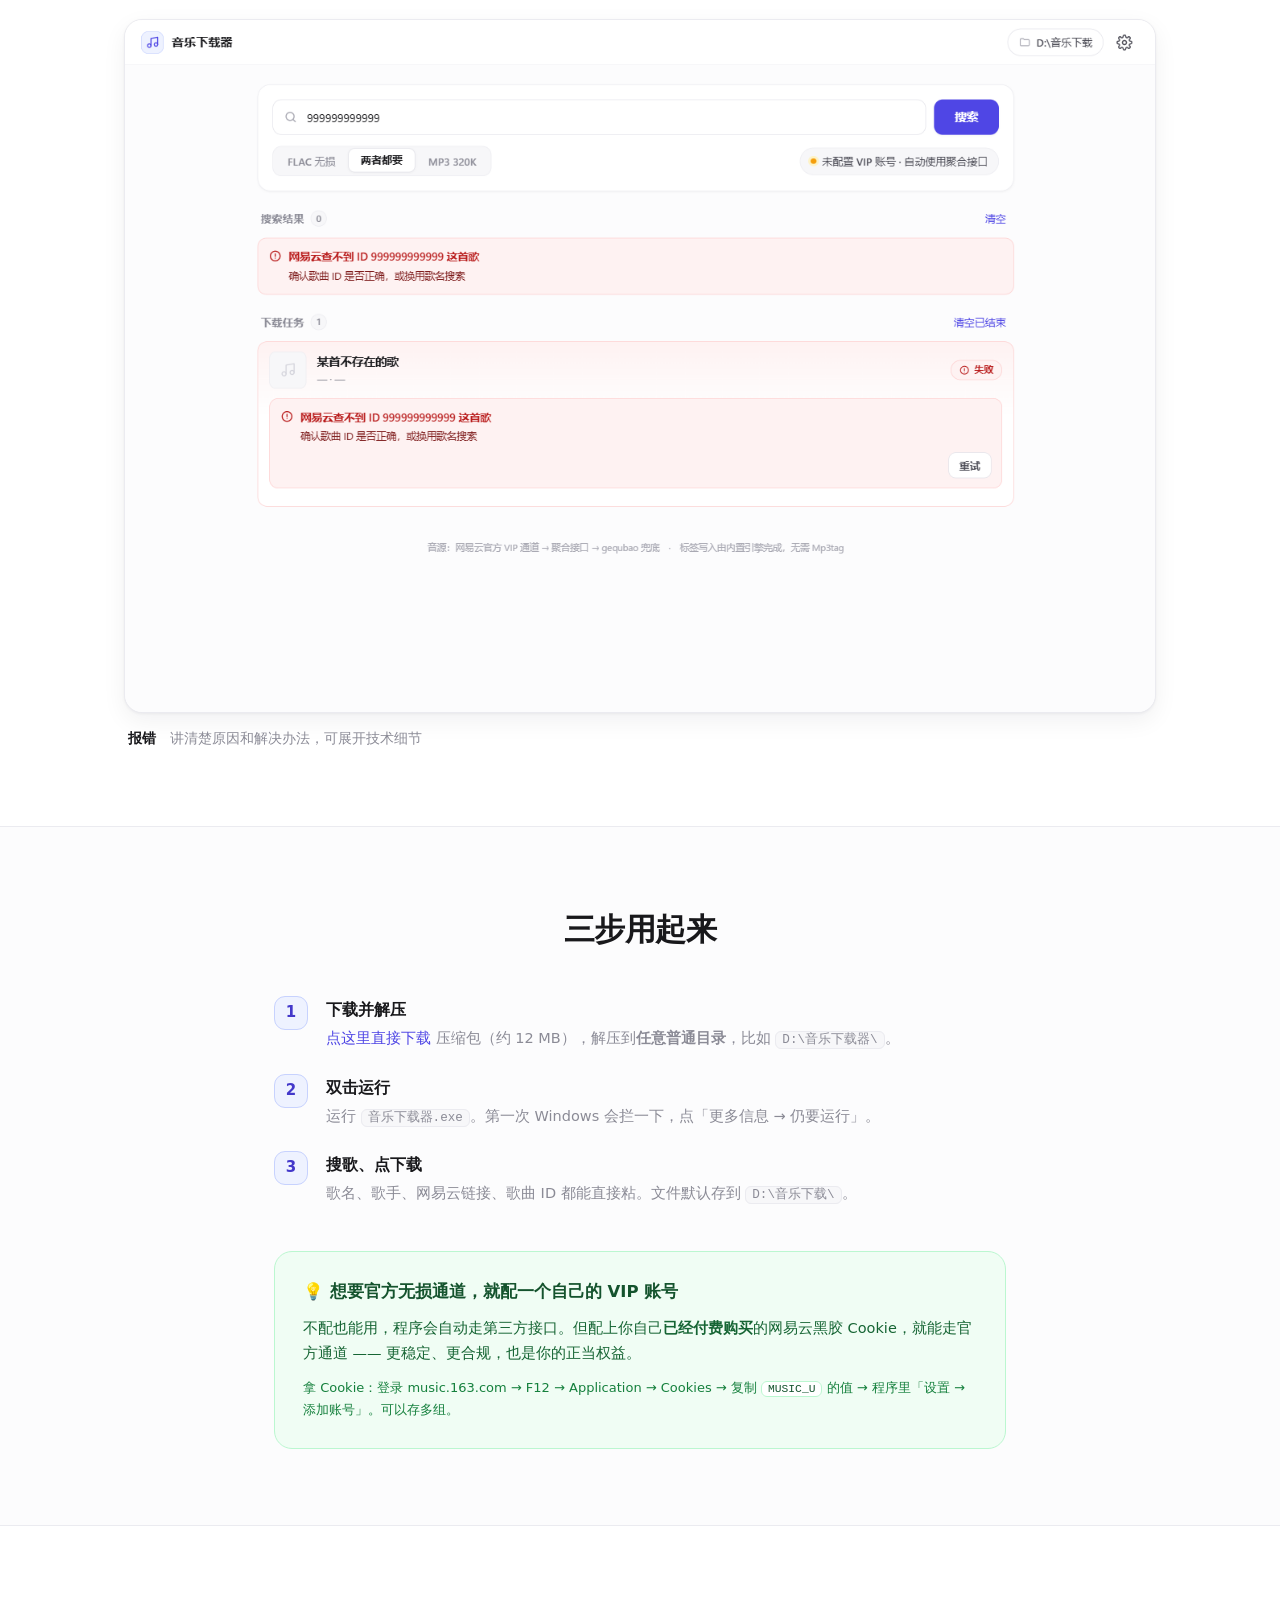
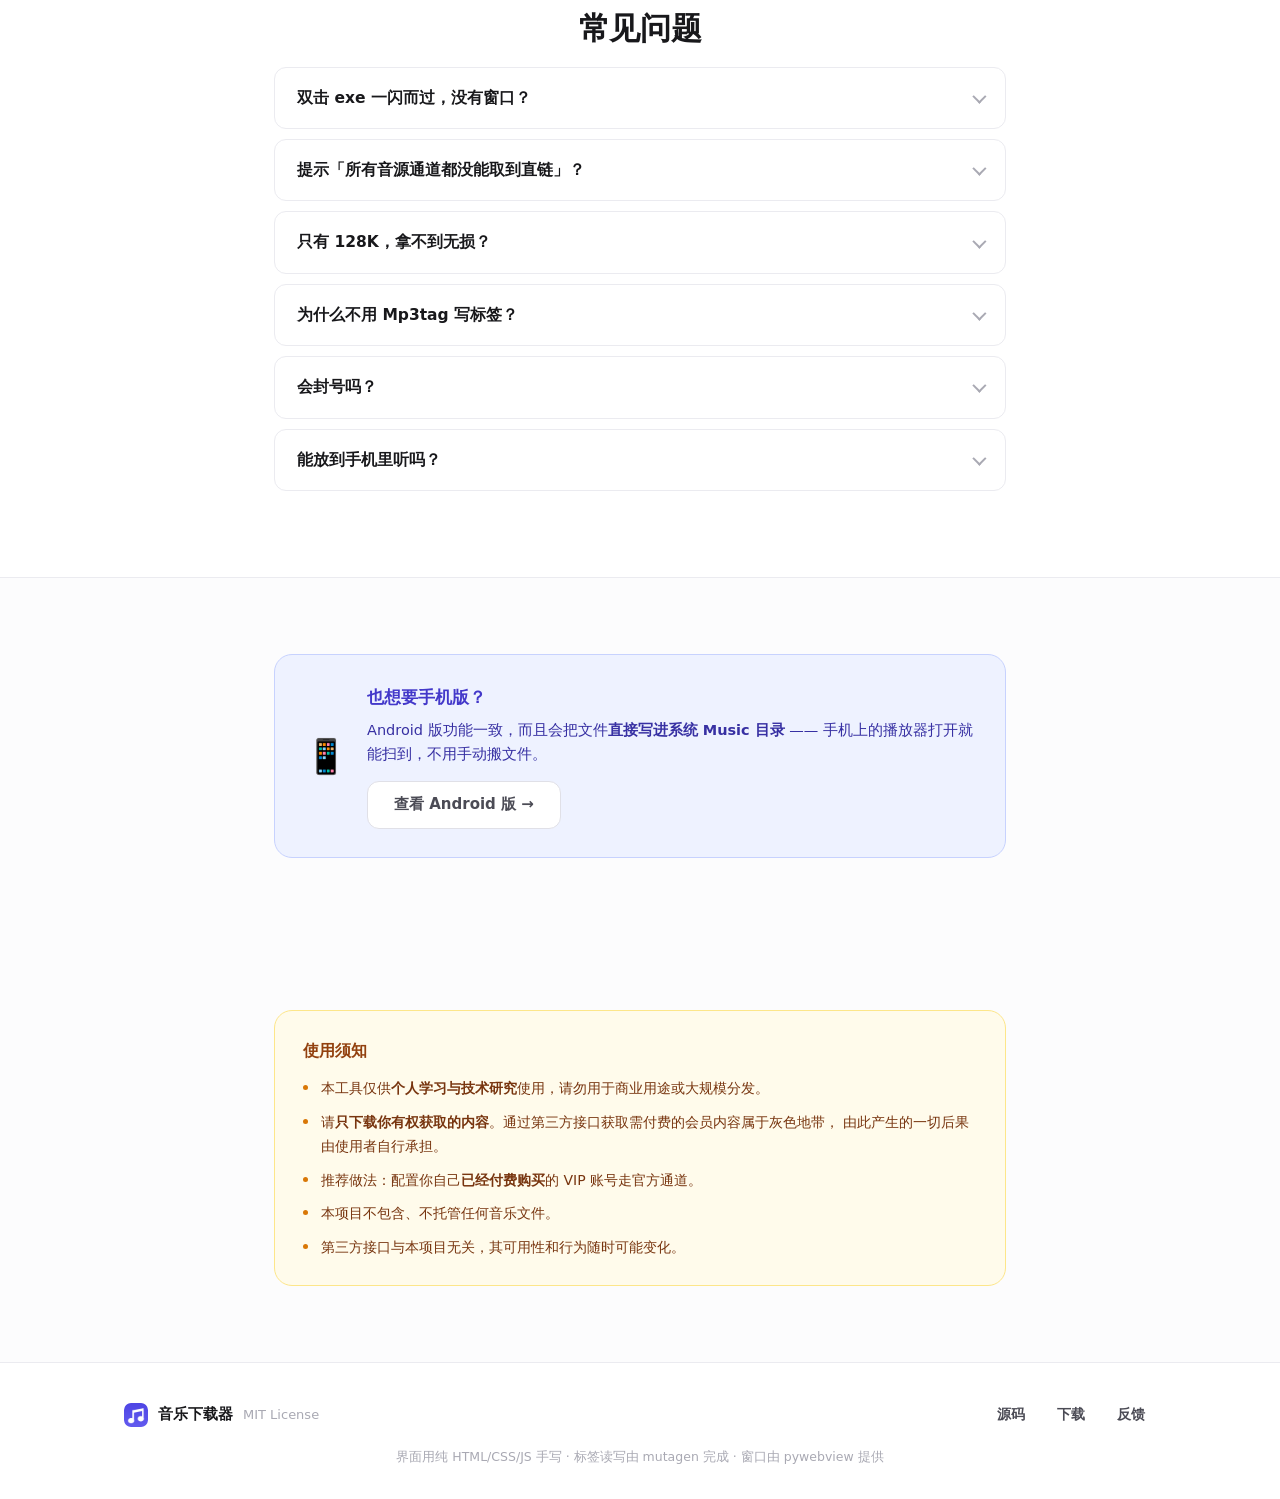
==== commit f7aedf3c: "与 Android 版互相跳转 - 主页顶栏和正文加手机版入口 - README 加「相关项目」说明两个版本的关系" ====
--- a/docs/index.html
+++ b/docs/index.html
@@ -24,6 +24,10 @@
       <a href="#shots">截图</a>
       <a href="#start">使用</a>
       <a href="#faq">问答</a>
+      <a class="gh android-link" href="https://nishicouqie.github.io/music-downloader-android/">
+        <svg viewBox="0 0 24 24" width="15" height="15" fill="none" stroke="currentColor" stroke-width="1.9" stroke-linecap="round" stroke-linejoin="round"><rect x="6" y="2" width="12" height="20" rx="2.5"/><path d="M11 18h2"/></svg>
+        <span>手机版</span>
+      </a>
       <a class="gh" href="https://github.com/nishicouqie/music-downloader" target="_blank" rel="noopener">
         <svg viewBox="0 0 16 16" width="17" height="17" fill="currentColor" aria-hidden="true"><path d="M8 0C3.58 0 0 3.58 0 8c0 3.54 2.29 6.53 5.47 7.59.4.07.55-.17.55-.38 0-.19-.01-.82-.01-1.49-2.01.37-2.53-.49-2.69-.94-.09-.23-.48-.94-.82-1.13-.28-.15-.68-.52-.01-.53.63-.01 1.08.58 1.23.82.72 1.21 1.87.87 2.33.66.07-.52.28-.87.51-1.07-1.78-.2-3.64-.89-3.64-3.95 0-.87.31-1.59.82-2.15-.08-.2-.36-1.02.08-2.12 0 0 .67-.21 2.2.82.64-.18 1.32-.27 2-.27s1.36.09 2 .27c1.53-1.04 2.2-.82 2.2-.82.44 1.1.16 1.92.08 2.12.51.56.82 1.27.82 2.15 0 3.07-1.87 3.75-3.65 3.95.29.25.54.73.54 1.48 0 1.07-.01 1.93-.01 2.2 0 .21.15.46.55.38A8.01 8.01 0 0 0 16 8c0-4.42-3.58-8-8-8z"/></svg>
         <span>GitHub</span>
@@ -228,6 +232,22 @@
 
 <section class="section">
   <div class="wrap narrow">
+    <div class="cross">
+      <div class="cross-ico">📱</div>
+      <div>
+        <h3>也想要手机版？</h3>
+        <p>Android 版功能一致，而且会把文件<b>直接写进系统 Music 目录</b> ——
+           手机上的播放器打开就能扫到，不用手动搬文件。</p>
+        <a class="btn btn-ghost btn-sm" href="https://nishicouqie.github.io/music-downloader-android/">
+          查看 Android 版 →
+        </a>
+      </div>
+    </div>
+  </div>
+</section>
+
+<section class="section">
+  <div class="wrap narrow">
     <div class="warn">
       <h3>使用须知</h3>
       <ul>
--- a/docs/style.css
+++ b/docs/style.css
@@ -72,6 +72,22 @@
   border:1px solid var(--line-2);background:var(--surface);margin-left:6px;
 }
 .nav-links .gh:hover{background:var(--surface-2)}
+.nav-links .android-link{
+  border-color:var(--accent-line);background:var(--accent-soft);color:var(--accent-600);
+}
+.nav-links .android-link:hover{background:#e5e9ff;color:var(--accent-600)}
+
+/* 跨版本引导 */
+.cross{
+  display:flex;gap:20px;align-items:center;
+  background:var(--accent-soft);border:1px solid var(--accent-line);
+  border-radius:var(--r-lg);padding:28px 30px;
+}
+.cross-ico{font-size:34px;line-height:1;flex:0 0 auto}
+.cross h3{font-size:17px;font-weight:680;color:var(--accent-600);margin-bottom:6px}
+.cross p{font-size:14.5px;color:#3730a3;margin-bottom:14px}
+.cross .btn{background:#fff}
+.cross .btn:hover{background:#f5f6ff}
 
 /* ---------------- Hero ---------------- */
 .hero{padding:72px 0 20px;text-align:center}
